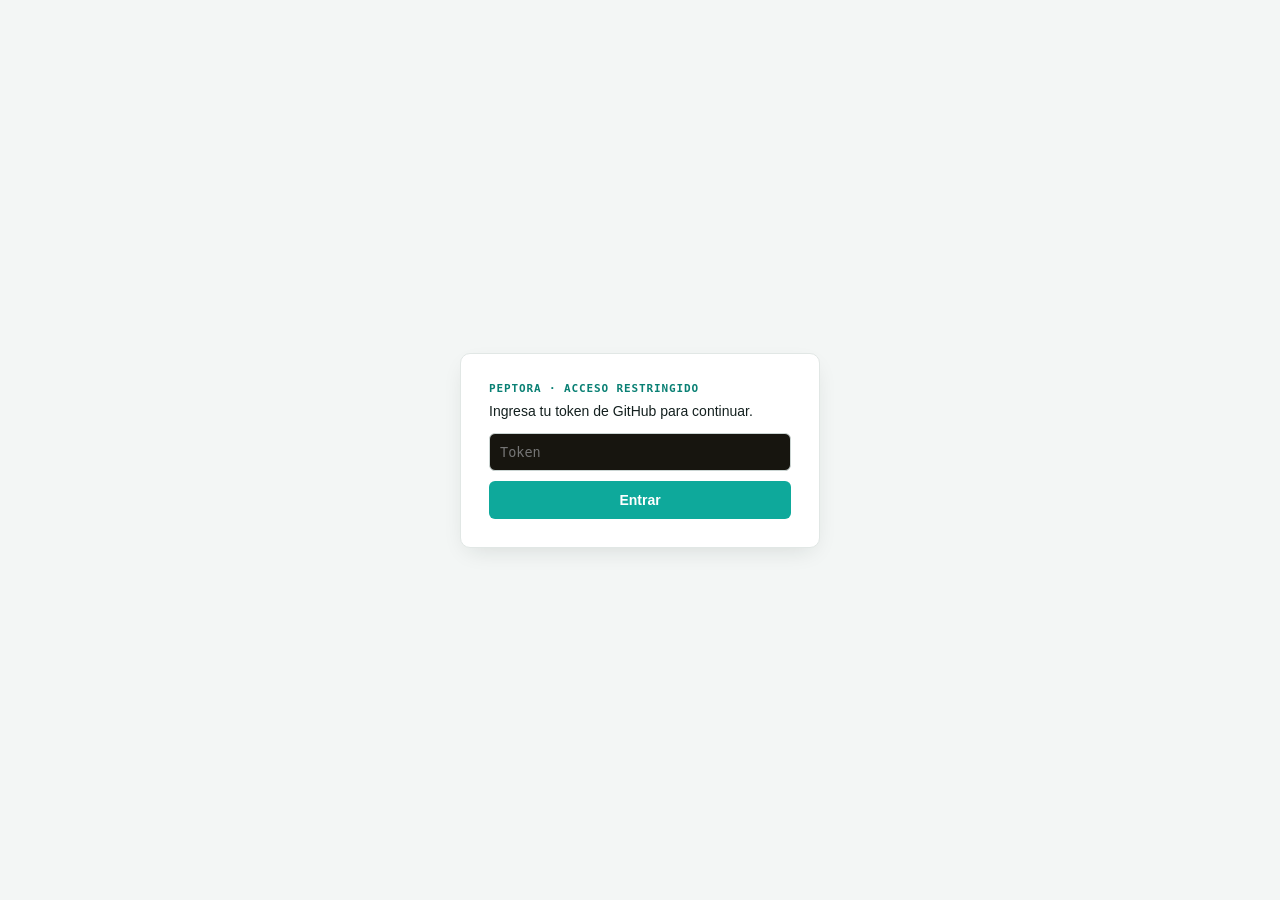
==== index.html @ d4dfa65e "Subida real de foto de producto (no URL): index.html" ====
<!DOCTYPE html>
<html lang="es">
<head>
<meta charset="UTF-8">
<meta name="viewport" content="width=device-width, initial-scale=1.0">
<title>Peptora — Inventario</title>
<link rel="preconnect" href="https://fonts.googleapis.com">
<link href="https://fonts.googleapis.com/css2?family=Fraunces:ital,wght@0,400;0,500;0,600;1,400;1,500&family=Manrope:wght@400;500;600;700&display=swap" rel="stylesheet">
<link rel="stylesheet" href="css/theme.css?v=3">
<link rel="icon" href="favicon.ico" sizes="any">
<link rel="icon" type="image/png" sizes="32x32" href="assets/icons/icon-32.png">
<link rel="icon" type="image/png" sizes="16x16" href="assets/icons/icon-16.png">
<link rel="apple-touch-icon" sizes="180x180" href="assets/icons/icon-180.png">
<link rel="manifest" href="site.webmanifest">
<meta name="theme-color" content="#0EA99B">
</head>
<body>

<div class="shell">
  <aside class="rail">
    <div class="brand">
      <div class="logo-badge"><img src="assets/logo.png" alt="Peptora"></div>
      <div class="txt">
        <div class="mark">PEPTORA</div>
        <div class="sub">BIOHACKING · INVENTARIO</div>
      </div>
    </div>
    <nav>
      <a href="#" class="active"><svg class="icon" viewBox="0 0 24 24" fill="none" stroke="currentColor" stroke-width="1.6"><rect x="3" y="3" width="7" height="9"/><rect x="14" y="3" width="7" height="5"/><rect x="14" y="12" width="7" height="9"/><rect x="3" y="16" width="7" height="5"/></svg> Dashboard</a>
      <a href="nuevo-lote/"><svg class="icon" viewBox="0 0 24 24" fill="none" stroke="currentColor" stroke-width="1.6"><rect x="3" y="7" width="18" height="13" rx="1"/><path d="M8 7V5a2 2 0 0 1 2-2h4a2 2 0 0 1 2 2v2"/></svg> Nuevo lote</a>
      <a href="venta-rapida/"><svg class="icon" viewBox="0 0 24 24" fill="none" stroke="currentColor" stroke-width="1.6"><path d="M12 2v6M12 22v-6M4.9 4.9l4.2 4.2M15 15l4.2 4.2M2 12h6M16 12h6M4.9 19.1l4.2-4.2M15 9l4.2-4.2"/></svg> Venta rápida</a>
      <a href="vendedores/"><svg class="icon" viewBox="0 0 24 24" fill="none" stroke="currentColor" stroke-width="1.6"><path d="M16 21v-2a4 4 0 0 0-4-4H6a4 4 0 0 0-4 4v2"/><circle cx="9" cy="7" r="4"/><path d="M22 21v-2a4 4 0 0 0-3-3.87M16 3.13a4 4 0 0 1 0 7.75"/></svg> Vendedores</a>
      <a href="calculadora/"><svg class="icon" viewBox="0 0 24 24" fill="none" stroke="currentColor" stroke-width="1.6"><path d="M9 3v18M9 3h9a2 2 0 0 1 2 2v14a2 2 0 0 1-2 2H9M9 3H6a2 2 0 0 0-2 2v14a2 2 0 0 0 2 2h3"/><path d="M13 8h4M13 12h4M13 16h2"/></svg> Calculadora</a>
      <a href="editar-lote/"><svg class="icon" viewBox="0 0 24 24" fill="none" stroke="currentColor" stroke-width="1.6"><path d="M11 4H4a2 2 0 0 0-2 2v14a2 2 0 0 0 2 2h14a2 2 0 0 0 2-2v-7"/><path d="M18.5 2.5a2.12 2.12 0 0 1 3 3L12 15l-4 1 1-4Z"/></svg> Editar lote</a>
      <a href="popularidad/"><svg class="icon" viewBox="0 0 24 24" fill="none" stroke="currentColor" stroke-width="1.6"><path d="M3 3v18h18"/><path d="M18 17V9M13 17V5M8 17v-3"/></svg> Popularidad</a>
      <a href="ventas/"><svg class="icon" viewBox="0 0 24 24" fill="none" stroke="currentColor" stroke-width="1.6"><path d="M6 2h9l5 5v13a2 2 0 0 1-2 2H6a2 2 0 0 1-2-2V4a2 2 0 0 1 2-2z"/><path d="M8 12h8M8 16h5"/></svg> Ventas</a>
      <a href="promocion/"><svg class="icon" viewBox="0 0 24 24" fill="none" stroke="currentColor" stroke-width="1.6"><path d="M20.59 13.41 13.42 20.58a2 2 0 0 1-2.83 0L2 12V2h10l8.59 8.59a2 2 0 0 1 0 2.82Z"/><circle cx="7" cy="7" r="1.5" fill="currentColor" stroke="none"/></svg> Promoción</a>
    </nav>
    <div class="foot">Escritura directa vía <b>token GitHub</b><br>mismo patrón que /captura/ de LMBC<br><span id="syncInfo">cargando…</span></div>
  </aside>

  <main class="main">

    <div class="ledger" id="ledger"></div>

    <div class="section-label"><div class="t">KPIs del negocio · mes en curso</div><div class="rule"></div></div>
    <div class="kpi-row" id="kpiRow"></div>

    <div class="kpi-grid-2">
      <div class="panel">
        <h2>Ingresos — últimos 6 meses</h2>
        <div id="sparkWrap"></div>
      </div>
      <div class="panel">
        <h2>Top 5 productos por ingreso (mes)</h2>
        <div id="top5"></div>
      </div>
    </div>

    <div class="section-label"><div class="t">Inventario</div><div class="rule"></div></div>

    <div class="page-head">
      <div>
        <h1>Inventario por lote</h1>
        <p>Cada renglón es un lote único: producto × proveedor × concentración × caducidad.</p>
      </div>
      <div style="display:flex;gap:10px;">
        <a class="btn" href="nuevo-lote/">+ Alta de lote</a>
      </div>
    </div>

    <div class="filters" style="display:flex;gap:10px;margin-bottom:14px;flex-wrap:wrap;align-items:center;">
      <input id="buscador" placeholder="Buscar producto o proveedor…" style="max-width:240px;" oninput="aplicarFiltros()">
      <select id="filtroCategoria" onchange="aplicarFiltros()" style="max-width:200px;"><option value="">Todas las categorías</option></select>
      <label style="display:flex;align-items:center;gap:6px;font-size:12px;color:var(--ink-soft);">
        <input type="checkbox" id="filtroRezagados" onchange="aplicarFiltros()" style="width:auto;"> solo caducidad/stock crítico
      </label>
      <div style="margin-left:auto;display:flex;gap:8px;">
        <button class="btn ghost" onclick="exportarCSV('lotes')">Exportar lotes CSV</button>
        <button class="btn ghost" onclick="exportarCSV('ventas')">Exportar ventas CSV</button>
      </div>
    </div>

    <div class="lot-table" id="lotTable"></div>

    <div class="grid-2">
      <div class="panel">
        <h2>Ventas recientes</h2>
        <div id="ventasRecientes"></div>
      </div>
      <div class="panel">
        <h2>Proveedores</h2>
        <div id="proveedoresPanel"></div>
      </div>
    </div>

  </main>
</div>

<script src="js/datos.js?v=2"></script>
<script>
function pct(n, dec=1){ return (n>=0?'▲ ':'▼ ') + Math.abs(n).toFixed(dec) + '%'; }
function diffClass(n){ return n === null ? 'flat' : (n >= 0 ? 'up' : 'down'); }

function renderLedger(k){
  document.getElementById('ledger').innerHTML = `
    <div class="cell">
      <div class="label">Valor inventario (costo)</div>
      <div class="value">${formatMoneda(k.valorCosto)}</div>
      <div class="sub">${k.lotesActivos} lotes activos</div>
    </div>
    <div class="cell">
      <div class="label">Valor a precio venta</div>
      <div class="value">${formatMoneda(k.valorVenta)}</div>
      <div class="sub">margen ponderado ${k.margenPonderado.toFixed(1)}%</div>
    </div>
    <div class="cell">
      <div class="label">Caducidad ≤ 60 días</div>
      <div class="value ${k.caducidadProxima>0?'amber':''}">${k.caducidadProxima} lote${k.caducidadProxima===1?'':'s'}</div>
      <div class="sub">revisar antes de reordenar</div>
    </div>
    <div class="cell">
      <div class="label">Stock crítico / agotado</div>
      <div class="value ${(k.stockCritico+k.stockAgotado)>0?'brick':''}">${k.stockCritico + k.stockAgotado} lote${(k.stockCritico+k.stockAgotado)===1?'':'s'}</div>
      <div class="sub">&lt; 5 viales o en cero</div>
    </div>
  `;
}

function renderKPIs(k){
  document.getElementById('kpiRow').innerHTML = `
    <div class="kpi-card">
      <div class="l">Ingresos del mes</div>
      <div class="v">${formatMoneda(k.ingresosMes)}</div>
      <div class="d ${diffClass(k.variacionIngresos)}">${k.variacionIngresos===null?'sin dato mes anterior':pct(k.variacionIngresos)+' vs mes anterior'}</div>
    </div>
    <div class="kpi-card">
      <div class="l">Margen bruto del mes</div>
      <div class="v">${k.margenBrutoMes.toFixed(1)}%</div>
      <div class="d ${diffClass(k.variacionMargen)}">${k.variacionMargen===null?'sin dato mes anterior':(k.variacionMargen>=0?'▲ ':'▼ ')+Math.abs(k.variacionMargen).toFixed(1)+' pp vs mes anterior'}</div>
    </div>
    <div class="kpi-card">
      <div class="l">Rotación de inventario</div>
      <div class="v">${k.rotacionDias!==null? k.rotacionDias+' días' : '—'}</div>
      <div class="d flat">al ritmo de venta del mes</div>
    </div>
    <div class="kpi-card">
      <div class="l">Ticket promedio</div>
      <div class="v">${formatMoneda(k.ticketPromedio)}</div>
      <div class="d ${diffClass(k.variacionTicket)}">${k.variacionTicket===null?'sin dato mes anterior':pct(k.variacionTicket)+' vs mes anterior'}</div>
    </div>
  `;
}

function renderTop5(k){
  const el = document.getElementById('top5');
  if(!k.top5.length){ el.innerHTML = '<div class="empty">Sin ventas este mes todavía.</div>'; return; }
  el.innerHTML = k.top5.map(([nombre, monto], i) => `
    <div class="bar-row">
      <div class="rank">0${i+1}</div>
      <div class="name">${nombre}</div>
      <div class="bar-track"><div class="bar-fill" style="width:${Math.max(6, monto/k.maxTop5*100)}%;"></div></div>
      <div class="amt">${formatMoneda(monto)}</div>
    </div>
  `).join('');
}

function renderSparkline(ventas){
  const hoy = new Date();
  const meses = [];
  for(let i=5;i>=0;i--){
    const d = new Date(hoy.getFullYear(), hoy.getMonth()-i, 1);
    meses.push({ mes: d.getMonth(), anio: d.getFullYear(), label: d.toLocaleString('es-MX',{month:'short'}).toUpperCase().replace('.','') });
  }
  const totales = meses.map(m => ventas.filter(v => {
    const f = new Date(v.fecha);
    return f.getMonth()===m.mes && f.getFullYear()===m.anio;
  }).reduce((s,v)=>s+(v.precio_vendido||0),0));

  const max = Math.max(...totales, 1);
  const w = 320, h = 64, n = totales.length;
  const pts = totales.map((t,i) => `${(i/(n-1))*w},${h - (t/max)*(h-8) - 4}`).join(' ');
  const last = totales[totales.length-1];

  document.getElementById('sparkWrap').innerHTML = `
    <div style="display:flex;align-items:flex-end;gap:14px;">
      <div class="mono">
        <div style="font-size:26px;font-weight:600;color:var(--ink);">${formatMoneda(last)}</div>
        <div style="font-size:10px;color:var(--muted);text-transform:uppercase;letter-spacing:.05em;margin-top:2px;">mes actual</div>
      </div>
      <svg width="100%" height="${h}" viewBox="0 0 ${w} ${h}" preserveAspectRatio="none" style="flex:1;">
        <polyline points="${pts}" fill="none" stroke="#4FD7C4" stroke-width="2"/>
        <polyline points="0,${h} ${pts} ${w},${h}" fill="rgba(79,215,196,.08)" stroke="none"/>
      </svg>
    </div>
    <div style="display:flex;justify-content:space-between;margin-top:10px;font-family:'IBM Plex Mono',monospace;font-size:10px;color:var(--muted);">
      ${meses.map(m=>`<span>${m.label}</span>`).join('')}
    </div>
  `;
}

function renderLotTable(lotes){
  const rows = lotes.map(l => {
    const estado = estadoLote(l);
    let badge = `<span class="badge teal">Stock óptimo</span>`;
    if(estado === 'brick') badge = stockEnViales(l)===0 ? `<span class="badge brick">Agotado</span>` : `<span class="badge brick">Stock bajo</span>`;
    else if(estado === 'amber') badge = `<span class="badge amber">Caduca ${diasHasta(l.fecha_caducidad)}d</span>`;
    return `
      <div class="lot-row">
        <div class="status-dot ${estado==='teal'?'':estado}"></div>
        <div style="display:flex;align-items:center;gap:10px;">
          ${l.imagen_url ? `<img src="${l.imagen_url}" style="width:34px;height:34px;object-fit:cover;border-radius:2px;border:1px solid var(--hairline);flex-shrink:0;">` : ''}
          <div><div class="prod-name">${l.producto_nombre}</div><div class="prod-meta">${l.viales_por_caja} viales/caja${l.concentracion_mg?' · '+l.concentracion_mg+'mg':''}</div></div>
        </div>
        <div class="cell-mono" data-label="Proveedor">${l.proveedor_nombre||'—'}</div>
        <div class="cell-mono strong" data-label="Lote">${l.lote||'—'}</div>
        <div class="cell-mono strong" data-label="Stock">${l.stock_cajas} caj · ${l.stock_viales} via</div>
        <div class="cell-mono" data-label="Costo/vial">${formatMoneda(l.costo_por_vial)}</div>
        <div class="cell-mono strong" data-label="Venta/vial">${formatMoneda(l.precio_venta_vial)}</div>
        <div>${badge}</div>
      </div>`;
  }).join('');
  document.getElementById('lotTable').innerHTML = `
    <div class="lot-row head"><div></div><div>Producto</div><div>Proveedor</div><div>Lote / conc.</div><div>Stock</div><div>Costo / vial</div><div>Venta / vial</div><div></div></div>
    ${rows || '<div class="empty" style="padding:16px;">Sin lotes todavía — da de alta el primero.</div>'}
  `;
}

function renderVentasRecientes(ventas, lotes){
  const recientes = ventasRecientes(ventas, lotes, 5);
  const el = document.getElementById('ventasRecientes');
  if(!recientes.length){ el.innerHTML = '<div class="empty">Sin ventas registradas todavía.</div>'; return; }
  el.innerHTML = recientes.map(v => `
    <div class="venta-item">
      <div>
        <div class="who">${v.producto_nombre || (v.lote && v.lote.producto_nombre) || 'Producto'} ${v.lote?'· '+v.lote.lote:''}</div>
        <div class="meta">${new Date(v.fecha).toLocaleString('es-MX',{day:'numeric',month:'short',hour:'2-digit',minute:'2-digit'})} · ${v.cantidad} ${v.tipo_venta}${v.con_descuento?' · con descuento':''}</div>
      </div>
      <div class="amt ${v.con_descuento?'desc':''}">+ ${formatMoneda(v.precio_vendido)}</div>
    </div>
  `).join('');
}

function renderProveedores(proveedores, lotes){
  const lista = proveedoresConConteo(proveedores, lotes);
  const el = document.getElementById('proveedoresPanel');
  if(!lista.length){ el.innerHTML = '<div class="empty">Sin proveedores todavía.</div>'; return; }
  el.innerHTML = lista.map(p => `<div class="prov-item"><div class="n">${p.nombre}</div><div class="c">${p.lotesActivos} lote${p.lotesActivos===1?'':'s'} activo${p.lotesActivos===1?'':'s'}</div></div>`).join('');
}

let lotesGlobal = [], productosGlobal = [], ventasGlobal = [];

function aplicarFiltros(){
  const q = document.getElementById('buscador').value.trim().toLowerCase();
  const cat = document.getElementById('filtroCategoria').value;
  const soloAlerta = document.getElementById('filtroRezagados').checked;
  const catPorProducto = Object.fromEntries(productosGlobal.map(p => [p.id, p.categoria]));

  let filtrados = lotesGlobal.filter(l => {
    const texto = (l.producto_nombre + ' ' + (l.proveedor_nombre||'')).toLowerCase();
    if(q && !texto.includes(q)) return false;
    if(cat && catPorProducto[l.producto_id] !== cat) return false;
    if(soloAlerta){
      const estado = estadoLote(l);
      if(estado === 'teal') return false;
    }
    return true;
  });
  renderLotTable(filtrados);
}

function poblarFiltroCategoria(){
  const cats = [...new Set(productosGlobal.map(p => p.categoria).filter(Boolean))].sort();
  document.getElementById('filtroCategoria').innerHTML = '<option value="">Todas las categorías</option>' +
    cats.map(c => `<option value="${c}">${c}</option>`).join('');
}

function aCSV(rows){
  if(!rows.length) return '';
  const headers = Object.keys(rows[0]);
  const escape = v => `"${String(v===undefined||v===null?'':v).replace(/"/g,'""')}"`;
  return [headers.join(','), ...rows.map(r => headers.map(h => escape(r[h])).join(','))].join('\n');
}
function descargarArchivo(nombre, contenido, tipo){
  const blob = new Blob([contenido], { type: tipo });
  const url = URL.createObjectURL(blob);
  const a = document.createElement('a');
  a.href = url; a.download = nombre;
  document.body.appendChild(a); a.click(); a.remove();
  URL.revokeObjectURL(url);
}
function exportarCSV(tipo){
  const fecha = new Date().toISOString().slice(0,10);
  if(tipo === 'lotes') descargarArchivo(`peptora-lotes-${fecha}.csv`, aCSV(lotesGlobal), 'text/csv');
  else descargarArchivo(`peptora-ventas-${fecha}.csv`, aCSV(ventasGlobal), 'text/csv');
}

async function init(){
  try{
    const { productos, proveedores, lotes, ventas } = await cargarTodo();
    lotesGlobal = lotes; productosGlobal = productos; ventasGlobal = ventas;
    const k = calcularKPIs({ lotes, ventas });
    renderLedger(k);
    renderKPIs(k);
    renderTop5(k);
    renderSparkline(ventas);
    poblarFiltroCategoria();
    renderLotTable(lotes);
    renderVentasRecientes(ventas, lotes);
    renderProveedores(proveedores, lotes);
    document.getElementById('syncInfo').textContent = 'sync: ' + new Date().toLocaleTimeString('es-MX');
  }catch(e){
    document.getElementById('syncInfo').textContent = 'error cargando datos';
    console.error(e);
  }
}
if(gateMasterToken()) init();
</script>
</body>
</html>
---- css/theme.css ----
/* css/theme.css — Peptora, dirección "Ledger de botica privada".
   Negro cálido + oro envejecido + verde del logo. Serif editorial para producto/cifras,
   sans para el resto. Un solo lugar para tocar el sistema — no duplicar en las páginas. */

:root{
  --onyx:#0D0C09;
  --onyx-2:#17150F;
  --onyx-3:#211D13;

  --ivory:#EDE6D6;
  --ivory-dim:#A79E8A;
  --ivory-faint:#6E6754;

  --gold:#C29B4C;
  --gold-bright:#E0BC72;
  --gold-soft:rgba(194,155,76,.13);
  --gold-soft-strong:rgba(194,155,76,.24);

  --verde:#4C9179;
  --verde-soft:rgba(76,145,121,.15);
  --verde-deep:#3A7561;

  --brick:#B15A3E;
  --brick-soft:rgba(177,90,62,.16);

  --hairline:rgba(194,155,76,.20);
  --hairline-soft:rgba(194,155,76,.10);

  --radius:3px;
  --shadow-1:0 1px 0 rgba(0,0,0,.4);
  --shadow-2:0 16px 40px -12px rgba(0,0,0,.55);
}

*{box-sizing:border-box;}
html,body{margin:0;}
body{
  background:var(--onyx);
  color:var(--ivory);
  font-family:'Manrope',sans-serif;
  -webkit-font-smoothing:antialiased;
  font-variant-numeric:tabular-nums;
}
.mono, .cell-mono{
  font-family:'Manrope',sans-serif;
  font-variant-numeric:tabular-nums;
}
::selection{background:var(--gold);color:var(--onyx);}
a{color:inherit;}

/* ---------- Layout shell ---------- */
.shell{display:flex;min-height:100vh;}
.rail{
  width:236px;flex-shrink:0;background:var(--onyx-2);
  border-right:1px solid var(--hairline);
  color:var(--ivory);padding:30px 22px;display:flex;flex-direction:column;gap:34px;
}
.rail .brand{display:flex;align-items:center;gap:13px;}
.logo-badge{
  width:44px;height:44px;border-radius:50%;background:var(--onyx);
  display:flex;align-items:center;justify-content:center;flex-shrink:0;
  border:1px solid var(--gold-soft-strong);box-shadow:var(--shadow-2);
}
.logo-badge img{width:30px;height:30px;object-fit:contain;}
.rail .brand .txt .mark{font-family:'Fraunces',serif;font-style:italic;font-size:19px;font-weight:500;letter-spacing:.01em;color:var(--ivory);}
.rail .brand .txt .sub{font-size:9.5px;color:var(--ivory-faint);letter-spacing:.04em;margin-top:1px;}

.rail nav{display:flex;flex-direction:column;gap:1px;}
.rail nav a{
  display:flex;align-items:center;gap:11px;padding:10px 4px;
  color:var(--ivory-dim);text-decoration:none;font-size:13px;font-weight:500;
  border-left:1px solid transparent;padding-left:13px;transition:color .15s,border-color .15s;
}
.rail nav a.active{color:var(--gold-bright);border-left:1px solid var(--gold);}
.rail nav a:hover:not(.active){color:var(--ivory);}
.rail .icon{width:15px;height:15px;flex-shrink:0;opacity:.85;}
.rail .foot{margin-top:auto;font-size:10px;color:var(--ivory-faint);line-height:1.7;}
.rail .foot b{color:var(--gold);font-weight:600;}

.main{flex:1;min-width:0;padding:30px 38px 64px;}

/* ---------- Ledger strip: cifras hero, hairline en vez de tarjetas con sombra ---------- */
.ledger{
  border-top:1px solid var(--hairline);border-bottom:1px solid var(--hairline);
  display:flex;align-items:stretch;margin-bottom:26px;
}
.ledger .cell{flex:1;padding:20px 22px;border-right:1px solid var(--hairline-soft);display:flex;flex-direction:column;gap:7px;}
.ledger .cell:last-child{border-right:none;}
.ledger .label{font-family:'Fraunces',serif;font-style:italic;font-size:12.5px;color:var(--ivory-dim);font-weight:400;}
.ledger .value{font-family:'Fraunces',serif;font-size:28px;font-weight:500;color:var(--ivory);letter-spacing:-.01em;}
.ledger .value.amber{color:var(--gold-bright);}
.ledger .value.brick{color:var(--brick);}
.ledger .sub{font-size:11px;color:var(--ivory-faint);}

/* ---------- Section labels: serif itálica + regla de oro, sin mayusculas trackeadas ---------- */
.section-label{display:flex;align-items:baseline;gap:12px;margin:34px 0 16px;}
.section-label .t{font-family:'Fraunces',serif;font-style:italic;font-size:16px;color:var(--ivory);font-weight:400;}
.section-label .rule{flex:1;height:1px;background:var(--hairline);}

/* ---------- KPI: un solo panel dividido por hairlines, no 4 tarjetas repetidas ---------- */
.kpi-row{
  display:grid;grid-template-columns:repeat(4,1fr);
  border:1px solid var(--hairline);margin-bottom:16px;
}
.kpi-card{padding:18px 20px;border-right:1px solid var(--hairline-soft);}
.kpi-card:last-child{border-right:none;}
.kpi-card .l{font-size:10.5px;color:var(--ivory-faint);margin-bottom:9px;letter-spacing:.01em;}
.kpi-card .v{font-family:'Fraunces',serif;font-size:22px;font-weight:500;color:var(--ivory);}
.kpi-card .d{font-size:11px;margin-top:7px;}
.kpi-card .d.up{color:var(--verde);}
.kpi-card .d.down{color:var(--brick);}
.kpi-card .d.flat{color:var(--ivory-faint);}

.kpi-grid-2{display:grid;grid-template-columns:1.3fr 1fr;gap:1px;background:var(--hairline);margin-bottom:1px;}
.panel{background:var(--onyx);padding:20px 22px;}
.panel h2{font-family:'Fraunces',serif;font-style:italic;font-size:15px;margin:0 0 16px;font-weight:400;color:var(--ivory);}
.empty{font-size:12.5px;color:var(--ivory-faint);padding:8px 0;}

.bar-row{display:flex;align-items:center;gap:11px;padding:9px 0;border-bottom:1px solid var(--hairline-soft);}
.bar-row:last-child{border-bottom:none;}
.bar-row .rank{font-size:11px;color:var(--ivory-faint);width:14px;}
.bar-row .name{font-size:13px;font-weight:500;width:92px;flex-shrink:0;overflow:hidden;text-overflow:ellipsis;white-space:nowrap;color:var(--ivory);}
.bar-track{flex:1;height:3px;background:var(--onyx-3);}
.bar-fill{height:100%;background:var(--gold);}
.bar-row .amt{font-size:11.5px;color:var(--ivory-dim);width:68px;text-align:right;flex-shrink:0;}

/* ---------- Encabezado de página / botones ---------- */
.page-head{display:flex;justify-content:space-between;align-items:flex-end;margin-bottom:20px;gap:12px;flex-wrap:wrap;}
.page-head h1{font-family:'Fraunces',serif;font-size:23px;font-weight:500;margin:0 0 5px;color:var(--ivory);}
.page-head p{margin:0;font-size:13px;color:var(--ivory-dim);}

.btn{
  background:var(--gold);color:var(--onyx);border:1px solid var(--gold);padding:11px 22px;border-radius:var(--radius);
  font-family:'Manrope',sans-serif;font-size:13px;font-weight:600;cursor:pointer;
  display:inline-flex;align-items:center;gap:8px;text-decoration:none;transition:.15s;
}
.btn:hover{background:var(--gold-bright);border-color:var(--gold-bright);}
.btn.ghost{background:transparent;color:var(--gold-bright);border:1px solid var(--gold-soft-strong);}
.btn.ghost:hover{border-color:var(--gold);background:var(--gold-soft);}
.btn:disabled{opacity:.45;cursor:not-allowed;}

/* ---------- Tabla de lotes: ledger, no tarjetas ---------- */
.lot-table{border-top:1px solid var(--hairline);}
.lot-row{
  display:grid;grid-template-columns: 20px 2.1fr 1fr 1fr .9fr 1fr 1fr 100px;
  gap:12px;align-items:center;padding:14px 4px;border-bottom:1px solid var(--hairline-soft);
}
.lot-row.head{font-size:10.5px;color:var(--ivory-faint);font-weight:600;padding:11px 4px;border-bottom:1px solid var(--hairline);}
.lot-row:last-child{border-bottom:none;}
.lot-row:not(.head):hover{background:var(--onyx-2);}
.status-dot{width:6px;height:6px;border-radius:50%;background:var(--verde);}
.status-dot.amber{background:var(--gold);}
.status-dot.brick{background:var(--brick);}
.prod-name{font-family:'Fraunces',serif;font-weight:500;font-size:14.5px;color:var(--ivory);}
.prod-meta{font-size:10.5px;color:var(--ivory-faint);margin-top:2px;}
.cell-mono{font-size:12.5px;color:var(--ivory-dim);}
.cell-mono.strong{color:var(--ivory);font-weight:600;}
.badge{
  font-size:10px;padding:3px 9px;display:inline-block;white-space:nowrap;font-weight:600;
  border:1px solid currentColor;border-radius:2px;
}
.badge.amber{color:var(--gold-bright);}
.badge.brick{color:var(--brick);}
.badge.teal{color:var(--verde);}

/* ---------- Ventas / proveedores ---------- */
.grid-2{display:grid;grid-template-columns:1.5fr 1fr;gap:1px;background:var(--hairline);margin-top:26px;}
.venta-item{display:flex;justify-content:space-between;align-items:center;padding:10px 0;border-bottom:1px solid var(--hairline-soft);font-size:12.5px;}
.venta-item:last-child{border-bottom:none;}
.venta-item .who{font-weight:600;color:var(--ivory);}
.venta-item .meta{color:var(--ivory-faint);font-size:11px;}
.venta-item .amt{font-weight:700;color:var(--verde);}
.venta-item .amt.desc{color:var(--gold-bright);}
.prov-item{display:flex;justify-content:space-between;align-items:center;padding:10px 0;border-bottom:1px solid var(--hairline-soft);font-size:12.5px;}
.prov-item:last-child{border-bottom:none;}
.prov-item .n{font-weight:600;color:var(--ivory);}
.prov-item .c{font-size:11px;color:var(--ivory-faint);}

/* ---------- Formularios (nuevo-lote, venta-rapida, etc.) ---------- */
.form-wrap{max-width:680px;margin:0 auto;padding:36px 20px 90px;}
.back{display:inline-flex;align-items:center;gap:6px;margin-bottom:20px;color:var(--ivory-faint);text-decoration:none;font-size:12.5px;}
.back:hover{color:var(--gold-bright);}
.form-wrap header .eyebrow{font-family:'Fraunces',serif;font-style:italic;font-size:14px;color:var(--gold-bright);margin-bottom:8px;font-weight:400;}
.form-wrap header h1{font-family:'Fraunces',serif;font-size:25px;font-weight:500;margin:0;color:var(--ivory);}
.form-wrap header p{font-size:13px;color:var(--ivory-dim);margin:7px 0 24px;}

.token-bar{
  display:none;background:var(--gold-soft);border:1px solid var(--gold-soft-strong);border-radius:var(--radius);
  padding:15px 17px;margin-bottom:24px;align-items:center;gap:10px;
}
.token-bar.show{display:flex;}
.token-bar input{flex:1;background:var(--onyx);border:1px solid var(--hairline);color:var(--ivory);border-radius:var(--radius);padding:9px 11px;font-size:12.5px;}
.token-bar button{background:var(--gold);color:var(--onyx);border:none;border-radius:var(--radius);padding:9px 17px;font-weight:700;font-size:12.5px;cursor:pointer;}

.card{border:1px solid var(--hairline);border-radius:var(--radius);padding:24px;margin-bottom:18px;}
.card h2{font-family:'Fraunces',serif;font-style:italic;font-size:14px;color:var(--ivory-dim);font-weight:400;margin:0 0 18px;}
.row{display:grid;grid-template-columns:1fr 1fr;gap:15px;margin-bottom:15px;}
.field{display:flex;flex-direction:column;gap:6px;}
.field.full{grid-column:1/-1;}
label{font-size:11px;color:var(--ivory-faint);font-weight:500;}
input,select{
  background:var(--onyx-2);border:1px solid var(--hairline);color:var(--ivory);border-radius:var(--radius);
  padding:10px 12px;font-size:13.5px;width:100%;font-family:'Manrope',sans-serif;
}
input:focus,select:focus{outline:none;border-color:var(--gold);}
.hint{font-size:10.5px;color:var(--ivory-faint);margin-top:3px;}
.computed{font-size:14px;color:var(--gold-bright);font-weight:700;}

.new-inline{display:none;margin-top:9px;gap:8px;}
.new-inline.show{display:flex;}
.new-inline input{flex:1;}
.link-btn{background:none;border:none;color:var(--gold-bright);font-size:11.5px;cursor:pointer;padding:0;text-align:left;margin-top:5px;font-weight:600;}

.tipo-toggle{display:flex;gap:8px;}
.tipo-toggle button{flex:1;padding:10px;background:var(--onyx-2);border:1px solid var(--hairline);border-radius:var(--radius);color:var(--ivory-dim);font-family:'Manrope',sans-serif;font-weight:600;font-size:13px;cursor:pointer;}
.tipo-toggle button.active{background:var(--gold);color:var(--onyx);border-color:var(--gold);}

.stock-info{font-size:11.5px;color:var(--ivory-faint);margin-top:5px;}
.stock-info.warn{color:var(--gold-bright);}

.check-row{display:flex;align-items:center;gap:9px;margin-bottom:15px;}
.check-row input[type=checkbox]{width:auto;accent-color:var(--gold);}
.check-row label{font-size:12.5px;color:var(--ivory);}

.resumen{border:1px solid var(--hairline);border-radius:var(--radius);padding:15px 17px;margin-bottom:18px;font-size:13px;}
.resumen .row{display:flex;justify-content:space-between;padding:5px 0;margin:0;}
.resumen .total{color:var(--gold-bright);font-weight:700;font-size:17px;border-top:1px solid var(--hairline);margin-top:7px;padding-top:9px;}

.submit-bar{display:flex;gap:10px;align-items:center;}
.status{font-size:12px;display:block;margin-top:11px;}
.status.ok{color:var(--verde);}
.status.err{color:var(--brick);}

/* ========================================================
   RESPONSIVE
   ======================================================== */
@media (max-width: 980px){
  .kpi-row{grid-template-columns:repeat(2,1fr);}
  .kpi-card:nth-child(2){border-right:none;}
  .kpi-grid-2{grid-template-columns:1fr;}
}

@media (max-width: 860px){
  .shell{flex-direction:column;}
  .rail{
    width:100%;flex-direction:row;align-items:center;gap:16px;
    padding:15px 18px;position:sticky;top:0;z-index:20;border-right:none;border-bottom:1px solid var(--hairline);
    background:var(--onyx-2);
  }
  .rail .brand{flex-shrink:0;}
  .rail .brand .txt .sub{display:none;}
  .rail nav{flex-direction:row;gap:16px;overflow-x:auto;flex:1;}
  .rail nav a{flex-direction:column;gap:4px;font-size:10px;padding:4px 0;border-left:none;border-bottom:1px solid transparent;white-space:nowrap;}
  .rail nav a.active{border-left:none;border-bottom:1px solid var(--gold);}
  .rail .icon{width:18px;height:18px;}
  .rail .foot{display:none;}
  .main{padding:20px 16px 50px;}
}

@media (max-width: 640px){
  .ledger{flex-direction:column;}
  .ledger .cell{border-right:none;border-bottom:1px solid var(--hairline-soft);}
  .ledger .cell:last-child{border-bottom:none;}
  .kpi-row{grid-template-columns:1fr 1fr;}
  .kpi-card:nth-child(2){border-right:1px solid var(--hairline-soft);}
  .kpi-card:nth-child(2n){border-right:none;}

  .lot-row.head{display:none;}
  .lot-table{border-top:none;}
  .lot-row{
    display:grid;grid-template-columns:1fr 1fr;gap:9px 14px;
    border:1px solid var(--hairline);border-radius:var(--radius);
    padding:15px 16px;margin-bottom:11px;
  }
  .lot-row > div{grid-column:span 1;}
  .lot-row > div:nth-child(2){grid-column:1/-1;display:flex;align-items:center;gap:8px;}
  .lot-row > div:nth-child(1){display:none;}
  .lot-row > div:nth-child(8){grid-column:1/-1;}
  .lot-row [data-label]{position:relative;padding-top:15px;}
  .lot-row [data-label]::before{
    content:attr(data-label);position:absolute;top:0;left:0;
    font-size:9px;color:var(--ivory-faint);font-weight:600;
  }

  .row{grid-template-columns:1fr;}
  .form-wrap{padding:22px 14px 90px;}
}
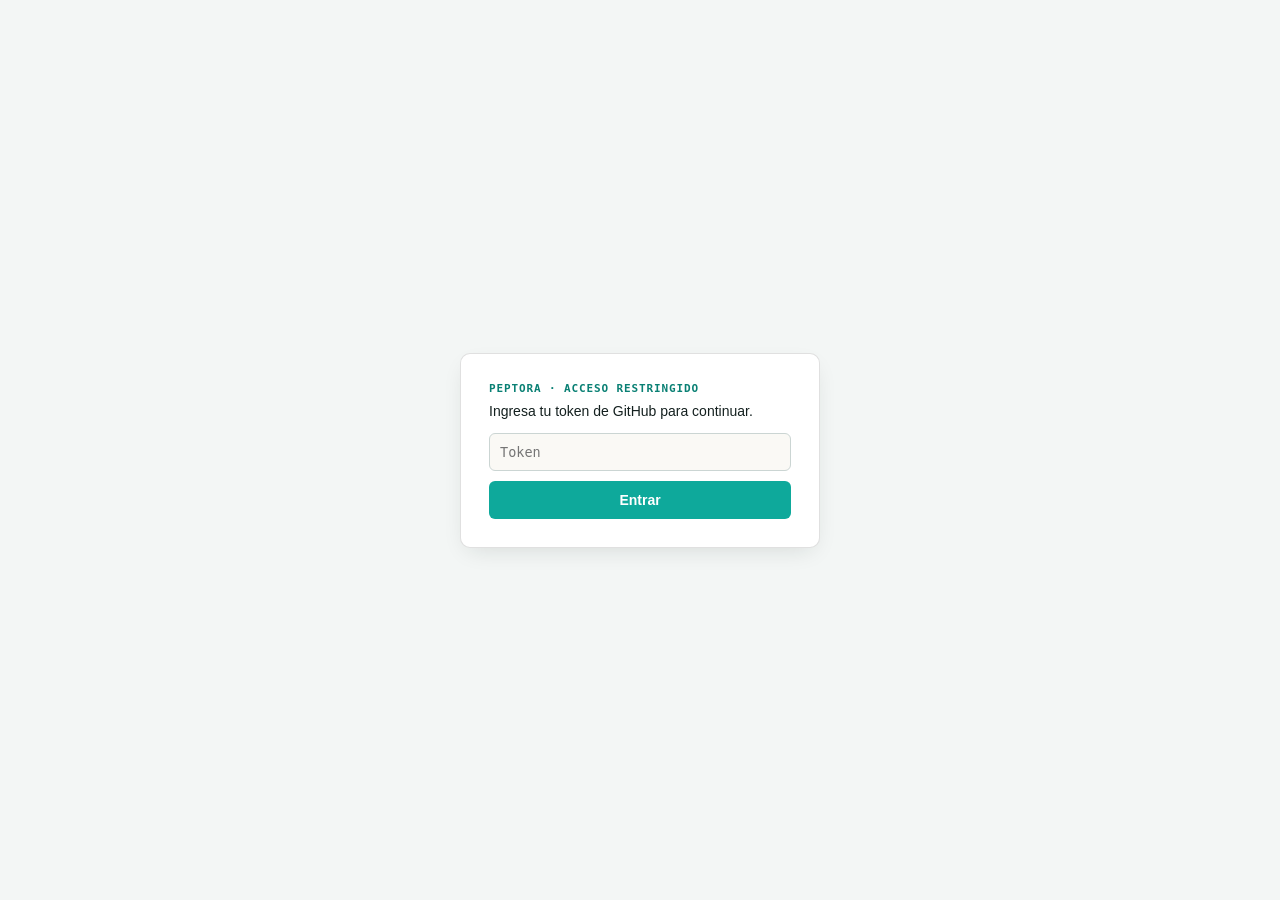
==== commit 96a11241: "Nuevo logo Peptora: papel/negro + oro foil, Archivo: index.html" ====
--- a/index.html
+++ b/index.html
@@ -5,8 +5,8 @@
 <meta name="viewport" content="width=device-width, initial-scale=1.0">
 <title>Peptora — Inventario</title>
 <link rel="preconnect" href="https://fonts.googleapis.com">
-<link href="https://fonts.googleapis.com/css2?family=Fraunces:ital,wght@0,400;0,500;0,600;1,400;1,500&family=Manrope:wght@400;500;600;700&display=swap" rel="stylesheet">
-<link rel="stylesheet" href="css/theme.css?v=3">
+<link href="https://fonts.googleapis.com/css2?family=Archivo+Black&family=Archivo:wght@400;500;600;700;800&display=swap" rel="stylesheet">
+<link rel="stylesheet" href="css/theme.css?v=4">
 <link rel="icon" href="favicon.ico" sizes="any">
 <link rel="icon" type="image/png" sizes="32x32" href="assets/icons/icon-32.png">
 <link rel="icon" type="image/png" sizes="16x16" href="assets/icons/icon-16.png">
@@ -19,10 +19,10 @@
 <div class="shell">
   <aside class="rail">
     <div class="brand">
-      <div class="logo-badge"><img src="assets/logo.png" alt="Peptora"></div>
-      <div class="txt">
-        <div class="mark">PEPTORA</div>
-        <div class="sub">BIOHACKING · INVENTARIO</div>
+      <div class="brand-mark">
+        <div class="word">PEPTORA<span style="font-size:9px;vertical-align:top;">&reg;</span></div>
+        <div class="rule"></div>
+        <div class="tag">RESEARCH PEPTIDE LABS</div>
       </div>
     </div>
     <nav>
--- a/css/theme.css
+++ b/css/theme.css
@@ -1,234 +1,226 @@
-/* css/theme.css — Peptora, dirección "Ledger de botica privada".
-   Negro cálido + oro envejecido + verde del logo. Serif editorial para producto/cifras,
-   sans para el resto. Un solo lugar para tocar el sistema — no duplicar en las páginas. */
+/* css/theme.css — Peptora. Base blanco/negro del logo real, oro como acento de foil premium
+   (no dominante). Archivo Black para el lockup y cifras hero, Archivo para el resto.
+   Motivo tomado del propio logo: tarjeta de borde negro grueso + regla fina + caption trackeada. */
 
 :root{
-  --onyx:#0D0C09;
-  --onyx-2:#17150F;
-  --onyx-3:#211D13;
-
-  --ivory:#EDE6D6;
-  --ivory-dim:#A79E8A;
-  --ivory-faint:#6E6754;
-
-  --gold:#C29B4C;
-  --gold-bright:#E0BC72;
-  --gold-soft:rgba(194,155,76,.13);
-  --gold-soft-strong:rgba(194,155,76,.24);
-
-  --verde:#4C9179;
-  --verde-soft:rgba(76,145,121,.15);
-  --verde-deep:#3A7561;
-
-  --brick:#B15A3E;
-  --brick-soft:rgba(177,90,62,.16);
-
-  --hairline:rgba(194,155,76,.20);
-  --hairline-soft:rgba(194,155,76,.10);
-
-  --radius:3px;
-  --shadow-1:0 1px 0 rgba(0,0,0,.4);
-  --shadow-2:0 16px 40px -12px rgba(0,0,0,.55);
+  --paper:#FAF9F5;
+  --paper-2:#F1EFE7;
+  --surface:#FFFFFF;
+
+  --ink:#121110;
+  --ink-soft:#4B4843;
+  --muted:#918C80;
+
+  --gold:#A8863C;
+  --gold-bright:#C9A254;
+  --gold-soft:rgba(168,134,60,.10);
+  --gold-soft-strong:rgba(168,134,60,.22);
+
+  --line:rgba(17,17,16,.13);
+  --line-strong:#121110;
+
+  --critical:#9B3A2A;
+  --critical-soft:rgba(155,58,42,.10);
+  --positive:#3F6F52;
+  --positive-soft:rgba(63,111,82,.10);
+
+  --radius:2px;
+  --shadow-1:0 1px 0 rgba(17,17,16,.05);
 }
 
 *{box-sizing:border-box;}
 html,body{margin:0;}
 body{
-  background:var(--onyx);
-  color:var(--ivory);
-  font-family:'Manrope',sans-serif;
+  background:var(--paper);
+  color:var(--ink);
+  font-family:'Archivo',sans-serif;
   -webkit-font-smoothing:antialiased;
   font-variant-numeric:tabular-nums;
 }
-.mono, .cell-mono{
-  font-family:'Manrope',sans-serif;
-  font-variant-numeric:tabular-nums;
-}
-::selection{background:var(--gold);color:var(--onyx);}
+.mono, .cell-mono{ font-family:'Archivo',sans-serif; font-variant-numeric:tabular-nums; }
+::selection{background:var(--ink);color:var(--paper);}
 a{color:inherit;}
+
+/* ---------- Lockup de marca: recreado en texto real, tal cual el logo ---------- */
+.brand-mark{display:flex;flex-direction:column;gap:2px;}
+.brand-mark .word{
+  font-family:'Archivo Black',sans-serif;font-size:19px;letter-spacing:-.01em;color:var(--ink);line-height:1;
+}
+.brand-mark .rule{width:100%;height:1px;background:var(--ink);margin:6px 0 5px;}
+.brand-mark .tag{font-size:8.5px;letter-spacing:.16em;color:var(--ink-soft);font-weight:600;}
 
 /* ---------- Layout shell ---------- */
 .shell{display:flex;min-height:100vh;}
 .rail{
-  width:236px;flex-shrink:0;background:var(--onyx-2);
-  border-right:1px solid var(--hairline);
-  color:var(--ivory);padding:30px 22px;display:flex;flex-direction:column;gap:34px;
-}
-.rail .brand{display:flex;align-items:center;gap:13px;}
-.logo-badge{
-  width:44px;height:44px;border-radius:50%;background:var(--onyx);
-  display:flex;align-items:center;justify-content:center;flex-shrink:0;
-  border:1px solid var(--gold-soft-strong);box-shadow:var(--shadow-2);
-}
-.logo-badge img{width:30px;height:30px;object-fit:contain;}
-.rail .brand .txt .mark{font-family:'Fraunces',serif;font-style:italic;font-size:19px;font-weight:500;letter-spacing:.01em;color:var(--ivory);}
-.rail .brand .txt .sub{font-size:9.5px;color:var(--ivory-faint);letter-spacing:.04em;margin-top:1px;}
+  width:238px;flex-shrink:0;background:var(--surface);
+  border-right:1.5px solid var(--line-strong);
+  color:var(--ink);padding:30px 22px;display:flex;flex-direction:column;gap:34px;
+}
+.rail .brand{padding:14px 16px;border:1.5px solid var(--line-strong);border-radius:6px;}
+.logo-badge{display:none;} /* el logo real ahora es texto (.brand-mark), no imagen */
 
 .rail nav{display:flex;flex-direction:column;gap:1px;}
 .rail nav a{
   display:flex;align-items:center;gap:11px;padding:10px 4px;
-  color:var(--ivory-dim);text-decoration:none;font-size:13px;font-weight:500;
-  border-left:1px solid transparent;padding-left:13px;transition:color .15s,border-color .15s;
-}
-.rail nav a.active{color:var(--gold-bright);border-left:1px solid var(--gold);}
-.rail nav a:hover:not(.active){color:var(--ivory);}
-.rail .icon{width:15px;height:15px;flex-shrink:0;opacity:.85;}
-.rail .foot{margin-top:auto;font-size:10px;color:var(--ivory-faint);line-height:1.7;}
-.rail .foot b{color:var(--gold);font-weight:600;}
+  color:var(--ink-soft);text-decoration:none;font-size:13px;font-weight:600;
+  border-left:2px solid transparent;padding-left:13px;transition:color .15s,border-color .15s;
+}
+.rail nav a.active{color:var(--ink);border-left:2px solid var(--gold);}
+.rail nav a:hover:not(.active){color:var(--ink);border-left-color:var(--line);}
+.rail .icon{width:15px;height:15px;flex-shrink:0;opacity:.8;}
+.rail .foot{margin-top:auto;font-size:10px;color:var(--muted);line-height:1.7;}
+.rail .foot b{color:var(--gold);font-weight:700;}
 
 .main{flex:1;min-width:0;padding:30px 38px 64px;}
 
-/* ---------- Ledger strip: cifras hero, hairline en vez de tarjetas con sombra ---------- */
+/* ---------- Ledger strip: tarjeta de borde negro grueso, cifras en oro ---------- */
 .ledger{
-  border-top:1px solid var(--hairline);border-bottom:1px solid var(--hairline);
-  display:flex;align-items:stretch;margin-bottom:26px;
-}
-.ledger .cell{flex:1;padding:20px 22px;border-right:1px solid var(--hairline-soft);display:flex;flex-direction:column;gap:7px;}
+  border:1.5px solid var(--line-strong);border-radius:6px;
+  display:flex;align-items:stretch;margin-bottom:26px;background:var(--surface);
+}
+.ledger .cell{flex:1;padding:19px 22px;border-right:1px solid var(--line);display:flex;flex-direction:column;gap:7px;}
 .ledger .cell:last-child{border-right:none;}
-.ledger .label{font-family:'Fraunces',serif;font-style:italic;font-size:12.5px;color:var(--ivory-dim);font-weight:400;}
-.ledger .value{font-family:'Fraunces',serif;font-size:28px;font-weight:500;color:var(--ivory);letter-spacing:-.01em;}
-.ledger .value.amber{color:var(--gold-bright);}
-.ledger .value.brick{color:var(--brick);}
-.ledger .sub{font-size:11px;color:var(--ivory-faint);}
-
-/* ---------- Section labels: serif itálica + regla de oro, sin mayusculas trackeadas ---------- */
-.section-label{display:flex;align-items:baseline;gap:12px;margin:34px 0 16px;}
-.section-label .t{font-family:'Fraunces',serif;font-style:italic;font-size:16px;color:var(--ivory);font-weight:400;}
-.section-label .rule{flex:1;height:1px;background:var(--hairline);}
-
-/* ---------- KPI: un solo panel dividido por hairlines, no 4 tarjetas repetidas ---------- */
-.kpi-row{
-  display:grid;grid-template-columns:repeat(4,1fr);
-  border:1px solid var(--hairline);margin-bottom:16px;
-}
-.kpi-card{padding:18px 20px;border-right:1px solid var(--hairline-soft);}
+.ledger .label{font-size:10px;letter-spacing:.08em;text-transform:uppercase;color:var(--muted);font-weight:700;}
+.ledger .value{font-family:'Archivo Black',sans-serif;font-size:25px;color:var(--gold);letter-spacing:-.01em;}
+.ledger .value.amber{color:var(--critical);}
+.ledger .value.brick{color:var(--critical);}
+.ledger .sub{font-size:11px;color:var(--ink-soft);}
+
+/* ---------- Section labels: caption trackeada, tal como el logo ---------- */
+.section-label{display:flex;align-items:center;gap:12px;margin:34px 0 16px;}
+.section-label .t{font-size:10.5px;letter-spacing:.14em;text-transform:uppercase;color:var(--ink);font-weight:700;}
+.section-label .rule{flex:1;height:1px;background:var(--line-strong);}
+
+/* ---------- KPI ---------- */
+.kpi-row{display:grid;grid-template-columns:repeat(4,1fr);border:1.5px solid var(--line-strong);border-radius:6px;margin-bottom:16px;background:var(--surface);}
+.kpi-card{padding:18px 20px;border-right:1px solid var(--line);}
 .kpi-card:last-child{border-right:none;}
-.kpi-card .l{font-size:10.5px;color:var(--ivory-faint);margin-bottom:9px;letter-spacing:.01em;}
-.kpi-card .v{font-family:'Fraunces',serif;font-size:22px;font-weight:500;color:var(--ivory);}
-.kpi-card .d{font-size:11px;margin-top:7px;}
-.kpi-card .d.up{color:var(--verde);}
-.kpi-card .d.down{color:var(--brick);}
-.kpi-card .d.flat{color:var(--ivory-faint);}
-
-.kpi-grid-2{display:grid;grid-template-columns:1.3fr 1fr;gap:1px;background:var(--hairline);margin-bottom:1px;}
-.panel{background:var(--onyx);padding:20px 22px;}
-.panel h2{font-family:'Fraunces',serif;font-style:italic;font-size:15px;margin:0 0 16px;font-weight:400;color:var(--ivory);}
-.empty{font-size:12.5px;color:var(--ivory-faint);padding:8px 0;}
-
-.bar-row{display:flex;align-items:center;gap:11px;padding:9px 0;border-bottom:1px solid var(--hairline-soft);}
+.kpi-card .l{font-size:10px;letter-spacing:.06em;text-transform:uppercase;color:var(--muted);margin-bottom:9px;font-weight:700;}
+.kpi-card .v{font-family:'Archivo Black',sans-serif;font-size:21px;color:var(--ink);}
+.kpi-card .d{font-size:11px;margin-top:7px;font-weight:600;}
+.kpi-card .d.up{color:var(--positive);}
+.kpi-card .d.down{color:var(--critical);}
+.kpi-card .d.flat{color:var(--muted);}
+
+.kpi-grid-2{display:grid;grid-template-columns:1.3fr 1fr;gap:16px;}
+.panel{background:var(--surface);border:1px solid var(--line-strong);border-radius:6px;padding:20px 22px;}
+.panel h2{font-size:10.5px;letter-spacing:.1em;text-transform:uppercase;margin:0 0 16px;font-weight:700;color:var(--ink-soft);}
+.empty{font-size:12.5px;color:var(--muted);padding:8px 0;}
+
+.bar-row{display:flex;align-items:center;gap:11px;padding:9px 0;border-bottom:1px solid var(--line);}
 .bar-row:last-child{border-bottom:none;}
-.bar-row .rank{font-size:11px;color:var(--ivory-faint);width:14px;}
-.bar-row .name{font-size:13px;font-weight:500;width:92px;flex-shrink:0;overflow:hidden;text-overflow:ellipsis;white-space:nowrap;color:var(--ivory);}
-.bar-track{flex:1;height:3px;background:var(--onyx-3);}
+.bar-row .rank{font-size:11px;color:var(--muted);width:14px;font-weight:700;}
+.bar-row .name{font-size:13px;font-weight:700;width:92px;flex-shrink:0;overflow:hidden;text-overflow:ellipsis;white-space:nowrap;color:var(--ink);}
+.bar-track{flex:1;height:3px;background:var(--paper-2);}
 .bar-fill{height:100%;background:var(--gold);}
-.bar-row .amt{font-size:11.5px;color:var(--ivory-dim);width:68px;text-align:right;flex-shrink:0;}
-
-/* ---------- Encabezado de página / botones ---------- */
+.bar-row .amt{font-size:11.5px;color:var(--ink-soft);width:68px;text-align:right;flex-shrink:0;font-weight:600;}
+
+/* ---------- Encabezado / botones ---------- */
 .page-head{display:flex;justify-content:space-between;align-items:flex-end;margin-bottom:20px;gap:12px;flex-wrap:wrap;}
-.page-head h1{font-family:'Fraunces',serif;font-size:23px;font-weight:500;margin:0 0 5px;color:var(--ivory);}
-.page-head p{margin:0;font-size:13px;color:var(--ivory-dim);}
+.page-head h1{font-family:'Archivo Black',sans-serif;font-size:21px;margin:0 0 5px;color:var(--ink);}
+.page-head p{margin:0;font-size:13px;color:var(--ink-soft);}
 
 .btn{
-  background:var(--gold);color:var(--onyx);border:1px solid var(--gold);padding:11px 22px;border-radius:var(--radius);
-  font-family:'Manrope',sans-serif;font-size:13px;font-weight:600;cursor:pointer;
+  background:var(--ink);color:var(--paper);border:1.5px solid var(--ink);padding:11px 22px;border-radius:4px;
+  font-family:'Archivo',sans-serif;font-size:13px;font-weight:700;cursor:pointer;
   display:inline-flex;align-items:center;gap:8px;text-decoration:none;transition:.15s;
 }
-.btn:hover{background:var(--gold-bright);border-color:var(--gold-bright);}
-.btn.ghost{background:transparent;color:var(--gold-bright);border:1px solid var(--gold-soft-strong);}
-.btn.ghost:hover{border-color:var(--gold);background:var(--gold-soft);}
-.btn:disabled{opacity:.45;cursor:not-allowed;}
-
-/* ---------- Tabla de lotes: ledger, no tarjetas ---------- */
-.lot-table{border-top:1px solid var(--hairline);}
+.btn:hover{background:var(--gold);border-color:var(--gold);color:var(--ink);}
+.btn.ghost{background:transparent;color:var(--ink);border:1.5px solid var(--line-strong);}
+.btn.ghost:hover{border-color:var(--gold);color:var(--gold);background:var(--gold-soft);}
+.btn:disabled{opacity:.4;cursor:not-allowed;}
+
+/* ---------- Tabla de lotes ---------- */
+.lot-table{border:1px solid var(--line-strong);border-radius:6px;overflow:hidden;background:var(--surface);}
 .lot-row{
   display:grid;grid-template-columns: 20px 2.1fr 1fr 1fr .9fr 1fr 1fr 100px;
-  gap:12px;align-items:center;padding:14px 4px;border-bottom:1px solid var(--hairline-soft);
-}
-.lot-row.head{font-size:10.5px;color:var(--ivory-faint);font-weight:600;padding:11px 4px;border-bottom:1px solid var(--hairline);}
+  gap:12px;align-items:center;padding:14px 16px;border-bottom:1px solid var(--line);
+}
+.lot-row.head{background:var(--paper-2);font-size:10px;letter-spacing:.06em;text-transform:uppercase;color:var(--muted);font-weight:700;padding:11px 16px;}
 .lot-row:last-child{border-bottom:none;}
-.lot-row:not(.head):hover{background:var(--onyx-2);}
-.status-dot{width:6px;height:6px;border-radius:50%;background:var(--verde);}
+.lot-row:not(.head):hover{background:var(--paper-2);}
+.status-dot{width:6px;height:6px;border-radius:50%;background:var(--positive);}
 .status-dot.amber{background:var(--gold);}
-.status-dot.brick{background:var(--brick);}
-.prod-name{font-family:'Fraunces',serif;font-weight:500;font-size:14.5px;color:var(--ivory);}
-.prod-meta{font-size:10.5px;color:var(--ivory-faint);margin-top:2px;}
-.cell-mono{font-size:12.5px;color:var(--ivory-dim);}
-.cell-mono.strong{color:var(--ivory);font-weight:600;}
+.status-dot.brick{background:var(--critical);}
+.prod-name{font-family:'Archivo',sans-serif;font-weight:800;font-size:13.5px;color:var(--ink);}
+.prod-meta{font-size:10.5px;color:var(--muted);margin-top:2px;}
+.cell-mono{font-size:12.5px;color:var(--ink-soft);}
+.cell-mono.strong{color:var(--ink);font-weight:700;}
 .badge{
-  font-size:10px;padding:3px 9px;display:inline-block;white-space:nowrap;font-weight:600;
-  border:1px solid currentColor;border-radius:2px;
-}
-.badge.amber{color:var(--gold-bright);}
-.badge.brick{color:var(--brick);}
-.badge.teal{color:var(--verde);}
+  font-size:9.5px;padding:3px 8px;display:inline-block;white-space:nowrap;font-weight:700;
+  letter-spacing:.03em;border:1px solid currentColor;border-radius:2px;
+}
+.badge.amber{color:var(--gold);}
+.badge.brick{color:var(--critical);}
+.badge.teal{color:var(--positive);}
 
 /* ---------- Ventas / proveedores ---------- */
-.grid-2{display:grid;grid-template-columns:1.5fr 1fr;gap:1px;background:var(--hairline);margin-top:26px;}
-.venta-item{display:flex;justify-content:space-between;align-items:center;padding:10px 0;border-bottom:1px solid var(--hairline-soft);font-size:12.5px;}
+.grid-2{display:grid;grid-template-columns:1.5fr 1fr;gap:16px;margin-top:26px;}
+.venta-item{display:flex;justify-content:space-between;align-items:center;padding:10px 0;border-bottom:1px solid var(--line);font-size:12.5px;}
 .venta-item:last-child{border-bottom:none;}
-.venta-item .who{font-weight:600;color:var(--ivory);}
-.venta-item .meta{color:var(--ivory-faint);font-size:11px;}
-.venta-item .amt{font-weight:700;color:var(--verde);}
-.venta-item .amt.desc{color:var(--gold-bright);}
-.prov-item{display:flex;justify-content:space-between;align-items:center;padding:10px 0;border-bottom:1px solid var(--hairline-soft);font-size:12.5px;}
+.venta-item .who{font-weight:700;color:var(--ink);}
+.venta-item .meta{color:var(--muted);font-size:11px;}
+.venta-item .amt{font-weight:800;color:var(--positive);}
+.venta-item .amt.desc{color:var(--gold);}
+.prov-item{display:flex;justify-content:space-between;align-items:center;padding:10px 0;border-bottom:1px solid var(--line);font-size:12.5px;}
 .prov-item:last-child{border-bottom:none;}
-.prov-item .n{font-weight:600;color:var(--ivory);}
-.prov-item .c{font-size:11px;color:var(--ivory-faint);}
-
-/* ---------- Formularios (nuevo-lote, venta-rapida, etc.) ---------- */
+.prov-item .n{font-weight:700;color:var(--ink);}
+.prov-item .c{font-size:11px;color:var(--muted);}
+
+/* ---------- Formularios ---------- */
 .form-wrap{max-width:680px;margin:0 auto;padding:36px 20px 90px;}
-.back{display:inline-flex;align-items:center;gap:6px;margin-bottom:20px;color:var(--ivory-faint);text-decoration:none;font-size:12.5px;}
-.back:hover{color:var(--gold-bright);}
-.form-wrap header .eyebrow{font-family:'Fraunces',serif;font-style:italic;font-size:14px;color:var(--gold-bright);margin-bottom:8px;font-weight:400;}
-.form-wrap header h1{font-family:'Fraunces',serif;font-size:25px;font-weight:500;margin:0;color:var(--ivory);}
-.form-wrap header p{font-size:13px;color:var(--ivory-dim);margin:7px 0 24px;}
+.back{display:inline-flex;align-items:center;gap:6px;margin-bottom:20px;color:var(--muted);text-decoration:none;font-size:12.5px;font-weight:600;}
+.back:hover{color:var(--ink);}
+.form-wrap header .eyebrow{font-size:10.5px;letter-spacing:.14em;text-transform:uppercase;color:var(--gold);margin-bottom:9px;font-weight:700;}
+.form-wrap header h1{font-family:'Archivo Black',sans-serif;font-size:24px;margin:0;color:var(--ink);}
+.form-wrap header p{font-size:13px;color:var(--ink-soft);margin:8px 0 24px;}
 
 .token-bar{
-  display:none;background:var(--gold-soft);border:1px solid var(--gold-soft-strong);border-radius:var(--radius);
+  display:none;background:var(--gold-soft);border:1.5px solid var(--gold-soft-strong);border-radius:5px;
   padding:15px 17px;margin-bottom:24px;align-items:center;gap:10px;
 }
 .token-bar.show{display:flex;}
-.token-bar input{flex:1;background:var(--onyx);border:1px solid var(--hairline);color:var(--ivory);border-radius:var(--radius);padding:9px 11px;font-size:12.5px;}
-.token-bar button{background:var(--gold);color:var(--onyx);border:none;border-radius:var(--radius);padding:9px 17px;font-weight:700;font-size:12.5px;cursor:pointer;}
-
-.card{border:1px solid var(--hairline);border-radius:var(--radius);padding:24px;margin-bottom:18px;}
-.card h2{font-family:'Fraunces',serif;font-style:italic;font-size:14px;color:var(--ivory-dim);font-weight:400;margin:0 0 18px;}
+.token-bar input{flex:1;background:var(--surface);border:1px solid var(--line-strong);color:var(--ink);border-radius:4px;padding:9px 11px;font-size:12.5px;}
+.token-bar button{background:var(--ink);color:var(--paper);border:none;border-radius:4px;padding:9px 17px;font-weight:700;font-size:12.5px;cursor:pointer;}
+
+.card{background:var(--surface);border:1px solid var(--line-strong);border-radius:6px;padding:24px;margin-bottom:18px;}
+.card h2{font-size:10.5px;letter-spacing:.1em;text-transform:uppercase;color:var(--ink-soft);font-weight:700;margin:0 0 18px;}
 .row{display:grid;grid-template-columns:1fr 1fr;gap:15px;margin-bottom:15px;}
 .field{display:flex;flex-direction:column;gap:6px;}
 .field.full{grid-column:1/-1;}
-label{font-size:11px;color:var(--ivory-faint);font-weight:500;}
+label{font-size:11px;color:var(--ink-soft);font-weight:600;}
 input,select{
-  background:var(--onyx-2);border:1px solid var(--hairline);color:var(--ivory);border-radius:var(--radius);
-  padding:10px 12px;font-size:13.5px;width:100%;font-family:'Manrope',sans-serif;
-}
-input:focus,select:focus{outline:none;border-color:var(--gold);}
-.hint{font-size:10.5px;color:var(--ivory-faint);margin-top:3px;}
-.computed{font-size:14px;color:var(--gold-bright);font-weight:700;}
+  background:var(--paper);border:1px solid var(--line-strong);color:var(--ink);border-radius:4px;
+  padding:10px 12px;font-size:13.5px;width:100%;font-family:'Archivo',sans-serif;
+}
+input:focus,select:focus{outline:none;border-color:var(--gold);box-shadow:0 0 0 3px var(--gold-soft);}
+.hint{font-size:10.5px;color:var(--muted);margin-top:3px;}
+.computed{font-size:14px;color:var(--gold);font-weight:800;}
 
 .new-inline{display:none;margin-top:9px;gap:8px;}
 .new-inline.show{display:flex;}
 .new-inline input{flex:1;}
-.link-btn{background:none;border:none;color:var(--gold-bright);font-size:11.5px;cursor:pointer;padding:0;text-align:left;margin-top:5px;font-weight:600;}
+.link-btn{background:none;border:none;color:var(--gold);font-size:11.5px;cursor:pointer;padding:0;text-align:left;margin-top:5px;font-weight:700;}
 
 .tipo-toggle{display:flex;gap:8px;}
-.tipo-toggle button{flex:1;padding:10px;background:var(--onyx-2);border:1px solid var(--hairline);border-radius:var(--radius);color:var(--ivory-dim);font-family:'Manrope',sans-serif;font-weight:600;font-size:13px;cursor:pointer;}
-.tipo-toggle button.active{background:var(--gold);color:var(--onyx);border-color:var(--gold);}
-
-.stock-info{font-size:11.5px;color:var(--ivory-faint);margin-top:5px;}
-.stock-info.warn{color:var(--gold-bright);}
+.tipo-toggle button{flex:1;padding:10px;background:var(--paper);border:1px solid var(--line-strong);border-radius:4px;color:var(--ink-soft);font-family:'Archivo',sans-serif;font-weight:700;font-size:13px;cursor:pointer;}
+.tipo-toggle button.active{background:var(--ink);color:var(--paper);border-color:var(--ink);}
+
+.stock-info{font-size:11.5px;color:var(--muted);margin-top:5px;}
+.stock-info.warn{color:var(--critical);}
 
 .check-row{display:flex;align-items:center;gap:9px;margin-bottom:15px;}
 .check-row input[type=checkbox]{width:auto;accent-color:var(--gold);}
-.check-row label{font-size:12.5px;color:var(--ivory);}
-
-.resumen{border:1px solid var(--hairline);border-radius:var(--radius);padding:15px 17px;margin-bottom:18px;font-size:13px;}
+.check-row label{font-size:12.5px;color:var(--ink);}
+
+.resumen{background:var(--paper);border:1px solid var(--line-strong);border-radius:4px;padding:15px 17px;margin-bottom:18px;font-size:13px;}
 .resumen .row{display:flex;justify-content:space-between;padding:5px 0;margin:0;}
-.resumen .total{color:var(--gold-bright);font-weight:700;font-size:17px;border-top:1px solid var(--hairline);margin-top:7px;padding-top:9px;}
+.resumen .total{color:var(--gold);font-weight:800;font-size:17px;border-top:1px solid var(--line-strong);margin-top:7px;padding-top:9px;}
 
 .submit-bar{display:flex;gap:10px;align-items:center;}
-.status{font-size:12px;display:block;margin-top:11px;}
-.status.ok{color:var(--verde);}
-.status.err{color:var(--brick);}
+.status{font-size:12px;display:block;margin-top:11px;font-weight:600;}
+.status.ok{color:var(--positive);}
+.status.err{color:var(--critical);}
 
 /* ========================================================
    RESPONSIVE
@@ -243,14 +235,16 @@
   .shell{flex-direction:column;}
   .rail{
     width:100%;flex-direction:row;align-items:center;gap:16px;
-    padding:15px 18px;position:sticky;top:0;z-index:20;border-right:none;border-bottom:1px solid var(--hairline);
-    background:var(--onyx-2);
+    padding:13px 16px;position:sticky;top:0;z-index:20;border-right:none;border-bottom:1.5px solid var(--line-strong);
+    background:var(--surface);
   }
-  .rail .brand{flex-shrink:0;}
-  .rail .brand .txt .sub{display:none;}
+  .rail .brand{flex-shrink:0;padding:8px 10px;}
+  .brand-mark .word{font-size:15px;}
+  .brand-mark .tag{display:none;}
+  .brand-mark .rule{margin:3px 0;}
   .rail nav{flex-direction:row;gap:16px;overflow-x:auto;flex:1;}
-  .rail nav a{flex-direction:column;gap:4px;font-size:10px;padding:4px 0;border-left:none;border-bottom:1px solid transparent;white-space:nowrap;}
-  .rail nav a.active{border-left:none;border-bottom:1px solid var(--gold);}
+  .rail nav a{flex-direction:column;gap:4px;font-size:10px;padding:4px 0;border-left:none;border-bottom:2px solid transparent;white-space:nowrap;}
+  .rail nav a.active{border-left:none;border-bottom:2px solid var(--gold);}
   .rail .icon{width:18px;height:18px;}
   .rail .foot{display:none;}
   .main{padding:20px 16px 50px;}
@@ -258,17 +252,17 @@
 
 @media (max-width: 640px){
   .ledger{flex-direction:column;}
-  .ledger .cell{border-right:none;border-bottom:1px solid var(--hairline-soft);}
+  .ledger .cell{border-right:none;border-bottom:1px solid var(--line);}
   .ledger .cell:last-child{border-bottom:none;}
   .kpi-row{grid-template-columns:1fr 1fr;}
-  .kpi-card:nth-child(2){border-right:1px solid var(--hairline-soft);}
+  .kpi-card:nth-child(2){border-right:1px solid var(--line);}
   .kpi-card:nth-child(2n){border-right:none;}
 
   .lot-row.head{display:none;}
-  .lot-table{border-top:none;}
+  .lot-table{border:none;background:none;}
   .lot-row{
     display:grid;grid-template-columns:1fr 1fr;gap:9px 14px;
-    border:1px solid var(--hairline);border-radius:var(--radius);
+    background:var(--surface);border:1px solid var(--line-strong);border-radius:6px;
     padding:15px 16px;margin-bottom:11px;
   }
   .lot-row > div{grid-column:span 1;}
@@ -278,7 +272,7 @@
   .lot-row [data-label]{position:relative;padding-top:15px;}
   .lot-row [data-label]::before{
     content:attr(data-label);position:absolute;top:0;left:0;
-    font-size:9px;color:var(--ivory-faint);font-weight:600;
+    font-size:9px;color:var(--muted);font-weight:700;
   }
 
   .row{grid-template-columns:1fr;}
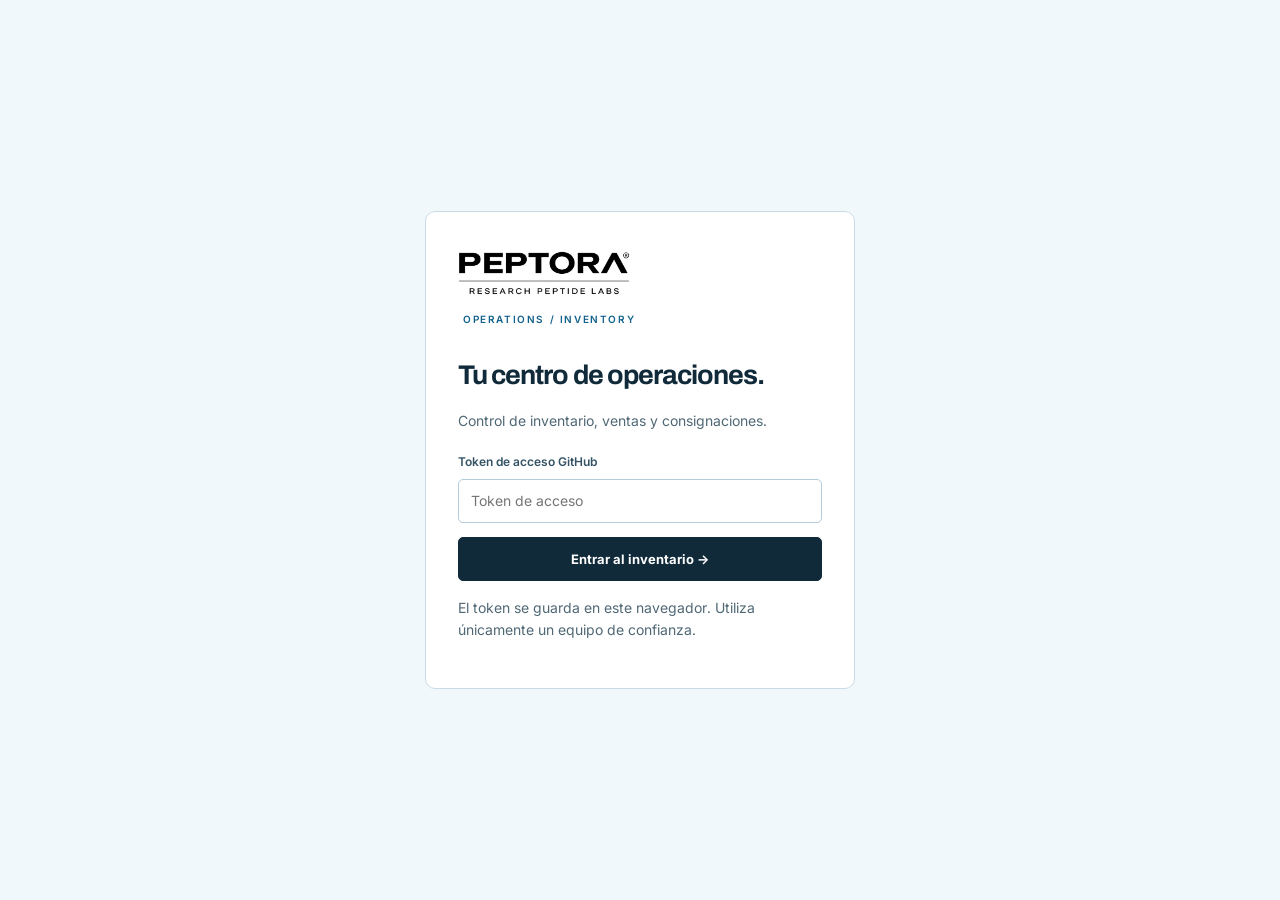
==== commit 63bfd384: "Refresh PEPTORA inventory UI and migrate operations to individual vials" ====
--- a/index.html
+++ b/index.html
@@ -5,14 +5,13 @@
 <meta name="viewport" content="width=device-width, initial-scale=1.0">
 <title>Peptora — Inventario</title>
 <link rel="preconnect" href="https://fonts.googleapis.com">
-<link href="https://fonts.googleapis.com/css2?family=Archivo+Black&family=Archivo:wght@400;500;600;700;800&display=swap" rel="stylesheet">
-<link rel="stylesheet" href="css/theme.css?v=4">
-<link rel="icon" href="favicon.ico" sizes="any">
+<link href="https://fonts.googleapis.com/css2?family=Archivo+Black&family=Archivo:wght@400;500;600;700;800&family=Inter:wght@400;500;600;700&display=swap" rel="stylesheet">
+<link rel="stylesheet" href="css/theme.css?v=20260930">
 <link rel="icon" type="image/png" sizes="32x32" href="assets/icons/icon-32.png">
 <link rel="icon" type="image/png" sizes="16x16" href="assets/icons/icon-16.png">
 <link rel="apple-touch-icon" sizes="180x180" href="assets/icons/icon-180.png">
 <link rel="manifest" href="site.webmanifest">
-<meta name="theme-color" content="#0EA99B">
+<meta name="theme-color" content="#102a3a">
 </head>
 <body>
 
@@ -26,7 +25,7 @@
       </div>
     </div>
     <nav>
-      <a href="#" class="active"><svg class="icon" viewBox="0 0 24 24" fill="none" stroke="currentColor" stroke-width="1.6"><rect x="3" y="3" width="7" height="9"/><rect x="14" y="3" width="7" height="5"/><rect x="14" y="12" width="7" height="9"/><rect x="3" y="16" width="7" height="5"/></svg> Dashboard</a>
+      <a href="./" class="active"><svg class="icon" viewBox="0 0 24 24" fill="none" stroke="currentColor" stroke-width="1.6"><rect x="3" y="3" width="7" height="9"/><rect x="14" y="3" width="7" height="5"/><rect x="14" y="12" width="7" height="9"/><rect x="3" y="16" width="7" height="5"/></svg> Inicio</a>
       <a href="nuevo-lote/"><svg class="icon" viewBox="0 0 24 24" fill="none" stroke="currentColor" stroke-width="1.6"><rect x="3" y="7" width="18" height="13" rx="1"/><path d="M8 7V5a2 2 0 0 1 2-2h4a2 2 0 0 1 2 2v2"/></svg> Nuevo lote</a>
       <a href="venta-rapida/"><svg class="icon" viewBox="0 0 24 24" fill="none" stroke="currentColor" stroke-width="1.6"><path d="M12 2v6M12 22v-6M4.9 4.9l4.2 4.2M15 15l4.2 4.2M2 12h6M16 12h6M4.9 19.1l4.2-4.2M15 9l4.2-4.2"/></svg> Venta rápida</a>
       <a href="vendedores/"><svg class="icon" viewBox="0 0 24 24" fill="none" stroke="currentColor" stroke-width="1.6"><path d="M16 21v-2a4 4 0 0 0-4-4H6a4 4 0 0 0-4 4v2"/><circle cx="9" cy="7" r="4"/><path d="M22 21v-2a4 4 0 0 0-3-3.87M16 3.13a4 4 0 0 1 0 7.75"/></svg> Vendedores</a>
@@ -35,14 +34,38 @@
       <a href="popularidad/"><svg class="icon" viewBox="0 0 24 24" fill="none" stroke="currentColor" stroke-width="1.6"><path d="M3 3v18h18"/><path d="M18 17V9M13 17V5M8 17v-3"/></svg> Popularidad</a>
       <a href="ventas/"><svg class="icon" viewBox="0 0 24 24" fill="none" stroke="currentColor" stroke-width="1.6"><path d="M6 2h9l5 5v13a2 2 0 0 1-2 2H6a2 2 0 0 1-2-2V4a2 2 0 0 1 2-2z"/><path d="M8 12h8M8 16h5"/></svg> Ventas</a>
       <a href="promocion/"><svg class="icon" viewBox="0 0 24 24" fill="none" stroke="currentColor" stroke-width="1.6"><path d="M20.59 13.41 13.42 20.58a2 2 0 0 1-2.83 0L2 12V2h10l8.59 8.59a2 2 0 0 1 0 2.82Z"/><circle cx="7" cy="7" r="1.5" fill="currentColor" stroke="none"/></svg> Promoción</a>
+      <a href="consignacion/"><svg class="icon" viewBox="0 0 24 24" fill="none" stroke="currentColor" stroke-width="1.6"><path d="M21 16V8a2 2 0 0 0-1-1.73l-7-4a2 2 0 0 0-2 0l-7 4A2 2 0 0 0 3 8v8a2 2 0 0 0 1 1.73l7 4a2 2 0 0 0 2 0l7-4A2 2 0 0 0 21 16Z"/><path d="M3.27 6.96 12 12.01l8.73-5.05M12 22.08V12"/></svg> Consignación</a>
     </nav>
-    <div class="foot">Escritura directa vía <b>token GitHub</b><br>mismo patrón que /captura/ de LMBC<br><span id="syncInfo">cargando…</span></div>
+    <div class="foot">PEPTORA · Centro de operaciones<br><span id="syncInfo">cargando…</span><br><a href="#" onclick="localStorage.removeItem('peptora_token'); location.reload(); return false;" style="color:var(--gold);">cambiar token</a></div>
   </aside>
 
   <main class="main">
+<header class="workspace-head"><div><span class="eyebrow">PEPTORA / OPERATIONS</span><h1>Inventario bajo control.</h1><p>Existencias, ventas y seguimiento de tu operación.</p></div><div class="quick-actions"><a class="btn" href="venta-rapida/">+ Registrar venta</a><a class="btn ghost" href="nuevo-lote/">Nuevo lote</a></div></header>
 
     <div class="ledger" id="ledger"></div>
 
+    <div class="section-label"><div class="t">Inventario</div><div class="rule"></div></div>
+
+    <div class="page-head">
+      <div>
+        <h2 style="margin:0;font-size:22px;">Inventario por lote</h2>
+        <p>Cada renglón es un lote único: producto × proveedor × concentración × caducidad.</p>
+      </div>
+      <div style="display:flex;gap:10px;">
+        <a class="btn" href="nuevo-lote/">+ Alta de lote</a>
+      </div>
+    </div>
+
+    <div class="inventory-filters">
+      <div class="filter-field"><label for="buscador">Buscar inventario</label><input id="buscador" type="search" placeholder="Producto, lote, proveedor o concentración" oninput="aplicarFiltros()"></div>
+      <div class="filter-field"><label for="filtroCategoria">Categoría</label><select id="filtroCategoria" onchange="aplicarFiltros()"><option value="">Todas las categorías</option></select></div>
+      <div class="check-row"><input type="checkbox" id="filtroRezagados" onchange="aplicarFiltros()"><label for="filtroRezagados">Solo alertas de stock / caducidad</label></div>
+    </div>
+    <div class="export-actions"><button class="btn ghost" onclick="exportarCSV('lotes')">Exportar resultados CSV</button><button class="btn ghost" onclick="exportarCSV('ventas')">Exportar ventas CSV</button></div>
+    <div class="filter-summary"><span id="resultCount" role="status" aria-live="polite">Cargando inventario…</span><button class="link-btn" onclick="limpiarFiltros()">Limpiar filtros</button></div>
+    <div class="lot-table" id="lotTable"></div>
+
+    <details class="business-reports"><summary>Ventas y rendimiento <span>＋</span></summary>
     <div class="section-label"><div class="t">KPIs del negocio · mes en curso</div><div class="rule"></div></div>
     <div class="kpi-row" id="kpiRow"></div>
 
@@ -57,32 +80,7 @@
       </div>
     </div>
 
-    <div class="section-label"><div class="t">Inventario</div><div class="rule"></div></div>
-
-    <div class="page-head">
-      <div>
-        <h1>Inventario por lote</h1>
-        <p>Cada renglón es un lote único: producto × proveedor × concentración × caducidad.</p>
-      </div>
-      <div style="display:flex;gap:10px;">
-        <a class="btn" href="nuevo-lote/">+ Alta de lote</a>
-      </div>
-    </div>
-
-    <div class="filters" style="display:flex;gap:10px;margin-bottom:14px;flex-wrap:wrap;align-items:center;">
-      <input id="buscador" placeholder="Buscar producto o proveedor…" style="max-width:240px;" oninput="aplicarFiltros()">
-      <select id="filtroCategoria" onchange="aplicarFiltros()" style="max-width:200px;"><option value="">Todas las categorías</option></select>
-      <label style="display:flex;align-items:center;gap:6px;font-size:12px;color:var(--ink-soft);">
-        <input type="checkbox" id="filtroRezagados" onchange="aplicarFiltros()" style="width:auto;"> solo caducidad/stock crítico
-      </label>
-      <div style="margin-left:auto;display:flex;gap:8px;">
-        <button class="btn ghost" onclick="exportarCSV('lotes')">Exportar lotes CSV</button>
-        <button class="btn ghost" onclick="exportarCSV('ventas')">Exportar ventas CSV</button>
-      </div>
-    </div>
-
-    <div class="lot-table" id="lotTable"></div>
-
+    </details>
     <div class="grid-2">
       <div class="panel">
         <h2>Ventas recientes</h2>
@@ -97,7 +95,7 @@
   </main>
 </div>
 
-<script src="js/datos.js?v=2"></script>
+<script src="js/datos.js?v=20260930"></script>
 <script>
 function pct(n, dec=1){ return (n>=0?'▲ ':'▼ ') + Math.abs(n).toFixed(dec) + '%'; }
 function diffClass(n){ return n === null ? 'flat' : (n >= 0 ? 'up' : 'down'); }
@@ -115,9 +113,9 @@
       <div class="sub">margen ponderado ${k.margenPonderado.toFixed(1)}%</div>
     </div>
     <div class="cell">
-      <div class="label">Caducidad ≤ 60 días</div>
-      <div class="value ${k.caducidadProxima>0?'amber':''}">${k.caducidadProxima} lote${k.caducidadProxima===1?'':'s'}</div>
-      <div class="sub">revisar antes de reordenar</div>
+      <div class="label">Caducidad / vencimientos</div>
+      <div class="value ${k.caducidadProxima>0?'amber':''}">${k.caducidadProxima + k.caducados} lote${(k.caducidadProxima+k.caducados)===1?'':'s'}</div>
+      <div class="sub">${k.caducados} vencidos · ${k.caducidadProxima} próximos</div>
     </div>
     <div class="cell">
       <div class="label">Stock crítico / agotado</div>
@@ -158,7 +156,7 @@
   el.innerHTML = k.top5.map(([nombre, monto], i) => `
     <div class="bar-row">
       <div class="rank">0${i+1}</div>
-      <div class="name">${nombre}</div>
+      <div class="name">${escaparHTML(nombre)}</div>
       <div class="bar-track"><div class="bar-fill" style="width:${Math.max(6, monto/k.maxTop5*100)}%;"></div></div>
       <div class="amt">${formatMoneda(monto)}</div>
     </div>
@@ -189,41 +187,53 @@
         <div style="font-size:10px;color:var(--muted);text-transform:uppercase;letter-spacing:.05em;margin-top:2px;">mes actual</div>
       </div>
       <svg width="100%" height="${h}" viewBox="0 0 ${w} ${h}" preserveAspectRatio="none" style="flex:1;">
-        <polyline points="${pts}" fill="none" stroke="#4FD7C4" stroke-width="2"/>
-        <polyline points="0,${h} ${pts} ${w},${h}" fill="rgba(79,215,196,.08)" stroke="none"/>
+        <polyline points="${pts}" fill="none" stroke="#12618c" stroke-width="2"/>
+        <polyline points="0,${h} ${pts} ${w},${h}" fill="#d8edf8" stroke="none"/>
       </svg>
     </div>
-    <div style="display:flex;justify-content:space-between;margin-top:10px;font-family:'IBM Plex Mono',monospace;font-size:10px;color:var(--muted);">
+    <div style="display:flex;justify-content:space-between;margin-top:10px;font-family:'Archivo',Arial,sans-serif;font-size:10px;color:var(--muted);">
       ${meses.map(m=>`<span>${m.label}</span>`).join('')}
     </div>
   `;
 }
 
 function renderLotTable(lotes){
-  const rows = lotes.map(l => {
-    const estado = estadoLote(l);
-    let badge = `<span class="badge teal">Stock óptimo</span>`;
-    if(estado === 'brick') badge = stockEnViales(l)===0 ? `<span class="badge brick">Agotado</span>` : `<span class="badge brick">Stock bajo</span>`;
-    else if(estado === 'amber') badge = `<span class="badge amber">Caduca ${diasHasta(l.fecha_caducidad)}d</span>`;
-    return `
-      <div class="lot-row">
-        <div class="status-dot ${estado==='teal'?'':estado}"></div>
-        <div style="display:flex;align-items:center;gap:10px;">
-          ${l.imagen_url ? `<img src="${l.imagen_url}" style="width:34px;height:34px;object-fit:cover;border-radius:2px;border:1px solid var(--hairline);flex-shrink:0;">` : ''}
-          <div><div class="prod-name">${l.producto_nombre}</div><div class="prod-meta">${l.viales_por_caja} viales/caja${l.concentracion_mg?' · '+l.concentracion_mg+'mg':''}</div></div>
-        </div>
-        <div class="cell-mono" data-label="Proveedor">${l.proveedor_nombre||'—'}</div>
-        <div class="cell-mono strong" data-label="Lote">${l.lote||'—'}</div>
-        <div class="cell-mono strong" data-label="Stock">${l.stock_cajas} caj · ${l.stock_viales} via</div>
-        <div class="cell-mono" data-label="Costo/vial">${formatMoneda(l.costo_por_vial)}</div>
-        <div class="cell-mono strong" data-label="Venta/vial">${formatMoneda(l.precio_venta_vial)}</div>
-        <div>${badge}</div>
-      </div>`;
+  const groups=new Map();
+  for(const l of lotes){
+    const key=normalizarBusqueda(l.producto_nombre)+'|'+(l.concentracion_mg||0);
+    if(!groups.has(key))groups.set(key,[]);
+    groups.get(key).push(l);
+  }
+  const range=(entries,field)=>{
+    const values=entries.map(l=>Number(l[field]||0)),min=Math.min(...values),max=Math.max(...values);
+    return min===max ? formatMoneda(min) : formatMoneda(min)+'–'+formatMoneda(max);
+  };
+  const rows=[...groups.values()].map(entries=>{
+    const l=entries[0],stock=entries.reduce((sum,item)=>sum+stockEnViales(item),0);
+    const vencidas=entries.filter(item=>diasHasta(item.fecha_caducidad)<0).reduce((sum,item)=>sum+stockEnViales(item),0);
+    const proxima=entries.some(item=>diasHasta(item.fecha_caducidad)>=0&&diasHasta(item.fecha_caducidad)<=60);
+    const estado=stock===0||vencidas>0||stock<5 ? 'brick' : proxima ? 'amber' : 'teal';
+    const badge=stock===0?'Agotado':vencidas>0 ? vencidas+' vencida'+(vencidas===1?'':'s'):stock<5?'Stock bajo':proxima?'Caducidad próxima':'Stock disponible';
+    const imageEntry=entries.find(item=>item.imagen_url);
+    const detalle=entries.length>1 ? `<details class="entry-details"><summary>Detalle de ${entries.length} entradas</summary>${entries.map(item=>`<div>${stockEnViales(item)} unidades · costo ${formatMoneda(item.costo_por_vial)} · venta ${formatMoneda(item.precio_venta_vial)}<br>Caducidad: ${escaparHTML(item.fecha_caducidad||'sin fecha')}</div>`).join('')}</details>` : '';
+    return `<div class="lot-row">
+      <div class="status-dot ${estado==='teal'?'':estado}"></div>
+      <div class="prod-box">
+        ${imageEntry ? `<img src="${escaparHTML(imageEntry.imagen_url)}" alt="" style="width:34px;height:34px;object-fit:cover;border-radius:4px;flex-shrink:0">` : `<div class="prod-swatch">${escaparHTML((l.producto_nombre||'?').charAt(0))}</div>`}
+        <div><div class="prod-name">${escaparHTML(l.producto_nombre)}</div><div class="prod-meta">Unidad / vial${l.concentracion_mg?' · '+l.concentracion_mg+' mg':''}</div>${detalle}</div>
+      </div>
+      <div class="cell-mono" data-label="Proveedor">${escaparHTML(l.proveedor_nombre||'—')}</div>
+      <div class="cell-mono strong" data-label="Lote">${escaparHTML(l.lote||'—')}</div>
+      <div class="cell-mono strong" data-label="Stock">${stock} ${stock===1?'unidad':'unidades'}</div>
+      <div class="cell-mono" data-label="Costo/unit.">${range(entries,'costo_por_vial')}</div>
+      <div class="cell-mono strong" data-label="Venta/unit.">${range(entries,'precio_venta_vial')}</div>
+      <div><span class="badge ${estado}">${badge}</span></div>
+    </div>`;
   }).join('');
-  document.getElementById('lotTable').innerHTML = `
-    <div class="lot-row head"><div></div><div>Producto</div><div>Proveedor</div><div>Lote / conc.</div><div>Stock</div><div>Costo / vial</div><div>Venta / vial</div><div></div></div>
-    ${rows || '<div class="empty" style="padding:16px;">Sin lotes todavía — da de alta el primero.</div>'}
-  `;
+  document.getElementById('lotTable').innerHTML=`
+    <div class="lot-row head"><div></div><div>Producto</div><div>Proveedor</div><div>Lote</div><div>Unidades</div><div>Costo unitario</div><div>Venta unitaria</div><div>Estado</div></div>
+    ${rows||'<div class="empty">No hay resultados. Limpia los filtros o registra una nueva entrada.</div>'}`;
+  document.getElementById('resultCount').textContent=groups.size+' presentaciones · '+lotes.length+' registros de entrada';
 }
 
 function renderVentasRecientes(ventas, lotes){
@@ -234,7 +244,7 @@
     <div class="venta-item">
       <div>
         <div class="who">${v.producto_nombre || (v.lote && v.lote.producto_nombre) || 'Producto'} ${v.lote?'· '+v.lote.lote:''}</div>
-        <div class="meta">${new Date(v.fecha).toLocaleString('es-MX',{day:'numeric',month:'short',hour:'2-digit',minute:'2-digit'})} · ${v.cantidad} ${v.tipo_venta}${v.con_descuento?' · con descuento':''}</div>
+        <div class="meta">${new Date(v.fecha).toLocaleString('es-MX',{day:'numeric',month:'short',hour:'2-digit',minute:'2-digit'})} · ${v.cantidad} unidades${v.con_descuento?' · con descuento':''}</div>
       </div>
       <div class="amt ${v.con_descuento?'desc':''}">+ ${formatMoneda(v.precio_vendido)}</div>
     </div>
@@ -245,19 +255,19 @@
   const lista = proveedoresConConteo(proveedores, lotes);
   const el = document.getElementById('proveedoresPanel');
   if(!lista.length){ el.innerHTML = '<div class="empty">Sin proveedores todavía.</div>'; return; }
-  el.innerHTML = lista.map(p => `<div class="prov-item"><div class="n">${p.nombre}</div><div class="c">${p.lotesActivos} lote${p.lotesActivos===1?'':'s'} activo${p.lotesActivos===1?'':'s'}</div></div>`).join('');
-}
-
-let lotesGlobal = [], productosGlobal = [], ventasGlobal = [];
+  el.innerHTML = lista.map(p => `<div class="prov-item"><div class="n">${escaparHTML(p.nombre)}</div><div class="c">${p.lotesActivos} lote${p.lotesActivos===1?'':'s'} activo${p.lotesActivos===1?'':'s'}</div></div>`).join('');
+}
+
+let lotesGlobal = [], productosGlobal = [], ventasGlobal = [], lotesFiltrados = [];
 
 function aplicarFiltros(){
-  const q = document.getElementById('buscador').value.trim().toLowerCase();
+  const q = normalizarBusqueda(document.getElementById('buscador').value);
   const cat = document.getElementById('filtroCategoria').value;
   const soloAlerta = document.getElementById('filtroRezagados').checked;
   const catPorProducto = Object.fromEntries(productosGlobal.map(p => [p.id, p.categoria]));
 
   let filtrados = lotesGlobal.filter(l => {
-    const texto = (l.producto_nombre + ' ' + (l.proveedor_nombre||'')).toLowerCase();
+    const texto = normalizarBusqueda([l.producto_nombre,l.proveedor_nombre,l.lote,l.concentracion_mg+'mg'].join(' '));
     if(q && !texto.includes(q)) return false;
     if(cat && catPorProducto[l.producto_id] !== cat) return false;
     if(soloAlerta){
@@ -266,33 +276,45 @@
     }
     return true;
   });
+  lotesFiltrados = filtrados;
+  document.getElementById('resultCount').textContent = filtrados.length + ' de ' + lotesGlobal.length + ' lotes';
   renderLotTable(filtrados);
 }
 
+function limpiarFiltros(){
+  document.getElementById('buscador').value = '';
+  document.getElementById('filtroCategoria').value = '';
+  document.getElementById('filtroRezagados').checked = false;
+  aplicarFiltros();
+}
 function poblarFiltroCategoria(){
   const cats = [...new Set(productosGlobal.map(p => p.categoria).filter(Boolean))].sort();
   document.getElementById('filtroCategoria').innerHTML = '<option value="">Todas las categorías</option>' +
-    cats.map(c => `<option value="${c}">${c}</option>`).join('');
+    cats.map(c => `<option value="${escaparHTML(c)}">${escaparHTML(c)}</option>`).join('');
 }
 
 function aCSV(rows){
   if(!rows.length) return '';
-  const headers = Object.keys(rows[0]);
-  const escape = v => `"${String(v===undefined||v===null?'':v).replace(/"/g,'""')}"`;
+  const headers = [...new Set(rows.flatMap(row => Object.keys(row)))];
+  const escape = v => {
+    let value = v == null ? '' : typeof v === 'object' ? JSON.stringify(v) : String(v);
+    if(typeof v !== 'number' && /^[=+@-]/.test(value)) value = "'" + value;
+    return '"' + value.replace(/"/g,'""') + '"';
+  };
   return [headers.join(','), ...rows.map(r => headers.map(h => escape(r[h])).join(','))].join('\n');
 }
 function descargarArchivo(nombre, contenido, tipo){
-  const blob = new Blob([contenido], { type: tipo });
+  const blob = new Blob(['\uFEFF', contenido], { type: tipo });
   const url = URL.createObjectURL(blob);
   const a = document.createElement('a');
   a.href = url; a.download = nombre;
   document.body.appendChild(a); a.click(); a.remove();
-  URL.revokeObjectURL(url);
+  setTimeout(() => URL.revokeObjectURL(url), 1000);
 }
 function exportarCSV(tipo){
   const fecha = new Date().toISOString().slice(0,10);
-  if(tipo === 'lotes') descargarArchivo(`peptora-lotes-${fecha}.csv`, aCSV(lotesGlobal), 'text/csv');
-  else descargarArchivo(`peptora-ventas-${fecha}.csv`, aCSV(ventasGlobal), 'text/csv');
+  if(tipo === 'lotes') descargarArchivo(`peptora-lotes-${fecha}.csv`, aCSV(lotesFiltrados), 'text/csv');
+  else descargarArchivo(`peptora-ventas-${fecha}.csv`, aCSV(ventasActivas(ventasGlobal)), 'text/csv');
 }
 
 async function init(){
@@ -305,16 +327,19 @@
     renderTop5(k);
     renderSparkline(ventas);
     poblarFiltroCategoria();
-    renderLotTable(lotes);
+    aplicarFiltros();
     renderVentasRecientes(ventas, lotes);
     renderProveedores(proveedores, lotes);
     document.getElementById('syncInfo').textContent = 'sync: ' + new Date().toLocaleTimeString('es-MX');
   }catch(e){
     document.getElementById('syncInfo').textContent = 'error cargando datos';
+    document.getElementById('lotTable').innerHTML = '<div class="status err">'+escaparHTML(e.message)+' <button class="btn ghost" onclick="init()">Reintentar</button></div>';
+    document.getElementById('resultCount').textContent = 'No se pudo cargar el inventario';
     console.error(e);
   }
 }
 if(gateMasterToken()) init();
 </script>
+<script src="js/ui.js?v=20260930"></script>
 </body>
 </html>
--- a/css/theme.css
+++ b/css/theme.css
@@ -114,6 +114,19 @@
 .bar-track{flex:1;height:3px;background:var(--paper-2);}
 .bar-fill{height:100%;background:var(--gold);}
 .bar-row .amt{font-size:11.5px;color:var(--ink-soft);width:68px;text-align:right;flex-shrink:0;font-weight:600;}
+
+/* ---------- Caja de producto (contraste negro dentro de la fila) ---------- */
+.prod-box{
+  display:flex;align-items:center;gap:10px;
+  border:1.5px solid var(--ink);border-radius:4px;
+  padding:6px 10px;background:var(--paper);
+}
+.prod-swatch{
+  width:34px;height:34px;border-radius:2px;flex-shrink:0;
+  background:var(--ink);color:var(--paper);
+  display:flex;align-items:center;justify-content:center;
+  font-family:'Archivo Black',sans-serif;font-size:14px;
+}
 
 /* ---------- Encabezado / botones ---------- */
 .page-head{display:flex;justify-content:space-between;align-items:flex-end;margin-bottom:20px;gap:12px;flex-wrap:wrap;}
@@ -278,3 +291,138 @@
   .row{grid-template-columns:1fr;}
   .form-wrap{padding:22px 14px 90px;}
 }
+
+/* PEPTORA operations: shared identity with Site/platform.css. Legacy token names
+   are aliases so every existing module retains its semantic states. */
+:root{
+ --paper:#f1f8fb;--paper-2:#eaf4fa;--surface:#fff;--ink:#102a3a;--ink-soft:#355365;--muted:#506875;
+ --accent:#12618c;--blue:#d8edf8;--gold:var(--accent);--gold-bright:#197aae;
+ --gold-soft:#e6f2fa;--gold-soft-strong:#b9d9ea;--line:#c9dce5;--line-strong:#b3cbd8;
+ --critical:#a83042;--critical-soft:#fff0f2;--positive:#226a58;--positive-soft:#edf8f3;
+ --bg:var(--paper);--surface-alt:var(--paper-2);--hairline:var(--line);--teal:var(--accent);--teal-deep:var(--ink);
+ --teal-tint:var(--gold-soft);--teal-tint-strong:#b8daed;--brick:var(--critical);--brick-tint:var(--critical-soft);
+ --amber:#9a4c13;--silver:#b3cbd8;--radius:8px;--radius-sm:4px;--shadow-1:0 2px 12px #102a3a06;
+}
+body{font-family:Inter,Arial,sans-serif;line-height:1.5}
+h1,h2,h3,.page-head h1,.form-wrap header h1,.ledger .value,.kpi-card .v{font-family:Archivo,Arial,sans-serif;letter-spacing:-.035em}
+input,select,textarea,button,.btn,.tipo-toggle button{font-family:inherit}
+img,svg{max-width:100%}h1,h2,h3,p,.prod-name,.vend-name{overflow-wrap:anywhere}
+:focus-visible{outline:3px solid #197aae;outline-offset:3px}
+.rail{width:224px;padding:28px 18px;border-right:1px solid var(--line);gap:26px;position:sticky;top:0;height:100dvh;overflow:auto}
+.rail .brand{padding:0;border:0;background:none}
+.brand-logo{display:block;width:172px;height:58px;object-fit:contain}
+.brand-caption{display:block;font-size:10px;font-weight:600;letter-spacing:.16em;color:var(--accent);margin:10px 0 0 5px;text-transform:uppercase}
+.rail nav a{border:0;border-radius:5px;min-height:44px;padding:11px 12px;gap:12px;font-size:12px}
+.rail nav a.active{border:0;background:var(--blue);color:var(--ink)}
+.rail nav a:hover:not(.active){border:0;background:var(--ice,var(--paper))}
+.rail .foot{font-size:11px}.rail .foot a{display:inline-block;padding:9px 0}
+.main{padding:30px clamp(18px,3vw,48px) 64px;max-width:1600px}
+.workspace-head{display:flex;justify-content:space-between;align-items:center;gap:18px;margin-bottom:25px}
+.workspace-head h1{font-size:clamp(24px,3vw,34px);margin:3px 0;font-weight:700}
+.workspace-head p{margin:0;color:var(--muted);font-size:13px}
+.eyebrow{font-size:10px;letter-spacing:.14em;color:var(--accent);font-weight:600;text-transform:uppercase}
+.quick-actions{display:flex;gap:9px;flex-wrap:wrap}
+.ledger,.kpi-row{border:1px solid var(--line);border-radius:var(--radius)}
+.ledger .value{font-size:clamp(20px,2vw,28px);color:var(--ink);font-weight:700}
+.ledger .cell{padding:18px;min-width:0}.ledger .label{color:var(--muted);line-height:1.5}
+.kpi-card .v{font-weight:700}.kpi-card{min-width:0}
+.panel,.card,.lot-table,.vend-card,.vend-block,.step{border-color:var(--line);box-shadow:var(--shadow-1)}
+.section-label .rule{background:var(--line)}.section-label .t{letter-spacing:.08em}
+.page-head h1{font-size:22px}.page-head p{max-width:580px}
+.btn{background:var(--ink);color:white;border:1px solid var(--ink);padding:11px 16px;min-height:44px;justify-content:center;border-radius:5px}
+.btn:hover{background:var(--accent);border-color:var(--accent);color:white}
+.btn.ghost{background:white;border:1px solid var(--line);color:var(--ink)}
+.btn.ghost:hover{background:var(--paper-2);color:var(--accent)}
+input,select,textarea{background:white;border:1px solid var(--line-strong);min-height:44px;font-size:14px;min-width:0;border-radius:5px}
+input:focus,select:focus,textarea:focus{border-color:var(--accent);box-shadow:0 0 0 3px var(--gold-soft)}
+input[type=checkbox]{min-height:20px;width:20px;accent-color:var(--accent)}
+.field,.row>*,.grid-2>*,.kpi-grid-2>*{min-width:0}
+label,.hint{font-size:12px}.hint{line-height:1.6}.card h2,.panel h2{color:var(--ink);letter-spacing:.06em}
+.form-wrap{padding-top:24px;max-width:760px}.form-wrap header h1{font-size:clamp(25px,4vw,34px);line-height:1.15;font-weight:700}
+.form-wrap header p{line-height:1.65;font-size:14px}.form-wrap .back{min-height:44px;align-items:center}
+.form-brand{display:flex;justify-content:space-between;align-items:center;gap:16px;border-bottom:1px solid var(--line);padding-bottom:12px;margin-bottom:16px}
+.form-brand a{text-decoration:none}.form-brand .brand-logo{width:155px;height:50px}
+.form-brand span{font-size:10px;letter-spacing:.13em;color:var(--accent)}
+.module-menu{display:flex;flex-wrap:wrap;gap:6px;margin-bottom:24px}
+.module-menu a{text-decoration:none;font-size:12px;padding:9px 11px;background:white;border:1px solid var(--line);border-radius:4px;min-height:40px}
+.module-menu a[aria-current=page]{background:var(--ink);color:white;border-color:var(--ink)}
+.lot-row{grid-template-columns:10px minmax(150px,2fr) minmax(70px,1fr) minmax(65px,.8fr) minmax(70px,1fr) minmax(72px,.9fr) minmax(72px,.9fr) minmax(100px,1fr);gap:10px;padding:14px}
+.prod-box{border:0;background:transparent;padding:0;min-width:0}
+.prod-swatch{background:var(--blue);color:var(--ink);font-family:Archivo,sans-serif}
+.prod-name{font-size:13px}.prod-meta{color:var(--muted);font-size:11px}
+.badge{font-size:10px;border:0;padding:5px 8px;border-radius:4px;white-space:normal}
+.badge.teal{background:var(--positive-soft);color:var(--positive)}
+.badge.amber{background:#fff3e8;color:var(--amber)}
+.badge.brick{background:var(--critical-soft);color:var(--critical)}
+.status-dot.amber{background:var(--amber)}
+.inventory-filters{display:grid!important;grid-template-columns:minmax(160px,1.4fr) minmax(140px,1fr) auto;align-items:end!important;gap:12px!important}
+.inventory-filters .filter-field{display:grid;gap:6px}
+.inventory-filters input,.inventory-filters select{width:100%!important;max-width:none!important}
+.inventory-filters .check-row{margin:0;min-height:44px}
+.export-actions{display:flex;gap:8px;flex-wrap:wrap;margin:12px 0}
+.filter-summary{display:flex;justify-content:space-between;align-items:center;gap:12px;margin:14px 0;font-size:12px;color:var(--muted)}
+.table-action{color:var(--accent);font-size:11px;display:inline-block;margin-top:6px}
+.link-btn,.mini-btn,.copy-btn,.rm,.rm-cat,.toggle-badge{min-height:40px;min-width:40px}
+.bar-row .name{width:110px;white-space:normal;overflow-wrap:anywhere}.bar-row .amt{width:auto;min-width:78px}
+.grid-2{grid-template-columns:minmax(0,1.5fr) minmax(0,1fr)}
+.empty{padding:20px;color:var(--muted);font-size:13px}.status.err{background:var(--critical-soft);padding:12px;border-radius:4px}
+.access-screen{min-height:100dvh;display:grid;place-items:center;padding:24px;background:var(--paper)}
+.access-card{max-width:430px;width:100%;background:white;border:1px solid var(--line);padding:32px;border-radius:10px}
+.access-card h1{font-size:27px;margin:28px 0 12px}.access-card p{font-size:14px;color:var(--muted)}
+.access-card label{display:block;margin:22px 0 8px}.access-card .btn{width:100%;margin-top:14px}
+.access-card .hint{margin-top:16px}.skip-link{position:fixed;top:-80px;left:12px;z-index:100;background:white;padding:12px}.skip-link:focus{top:8px}
+.nav-toggle{display:none}
+@media(min-width:861px) and (max-width:1200px){.main .lot-table{overflow-x:auto}.main .lot-row{min-width:850px}.ledger{display:grid;grid-template-columns:1fr 1fr}.ledger .cell:nth-child(2){border-right:0}.ledger .cell:nth-child(-n+2){border-bottom:1px solid var(--line)}}
+@media(max-width:860px){
+ .rail{height:auto;overflow:visible;padding:12px 16px;display:flex;flex-direction:row;width:100%;border-bottom:1px solid var(--line);gap:12px}
+ .rail .brand{padding:0}.brand-logo{width:140px;height:45px}.brand-caption{display:none}
+ .nav-toggle{display:block;margin-left:auto;background:white;border:1px solid var(--line);border-radius:4px;padding:9px 13px;min-height:44px;font-size:13px}
+ .rail nav{display:none;position:absolute;top:100%;left:0;right:0;padding:12px 16px;background:white;border-bottom:1px solid var(--line);box-shadow:0 14px 20px #102a3a15;max-height:75dvh;overflow:auto}
+ .rail nav.open{display:grid;grid-template-columns:1fr 1fr;gap:5px}
+ .rail nav a{flex-direction:row;white-space:normal;text-align:left;font-size:12px;min-height:48px;border:0!important}.rail .icon{width:16px;height:16px}
+ .rail .foot{display:none}.main{width:100%}.workspace-head{align-items:start;flex-direction:column}
+ .ledger{display:grid;grid-template-columns:1fr 1fr}.ledger .cell{border-right:1px solid var(--line);border-bottom:1px solid var(--line)}.ledger .cell:nth-child(2n){border-right:0}.ledger .cell:nth-child(n+3){border-bottom:0}
+ .inventory-filters{grid-template-columns:1fr 1fr}.inventory-filters .check-row{grid-column:1/-1}
+ .grid-2{grid-template-columns:1fr}
+ .main .lot-row{grid-template-columns:1fr 1fr}.main .lot-row.head{display:none}.main .lot-table{border:0;background:none;overflow:visible}
+ .main .lot-row:not(.head){background:white;border:1px solid var(--line);margin-bottom:12px;border-radius:8px}
+ .main .lot-row>div:first-child{display:none}.main .lot-row>div:nth-child(2),.main .lot-row>div:last-child{grid-column:1/-1}
+ .main .lot-row [data-label]{padding-top:17px;position:relative}.main .lot-row [data-label]:before{content:attr(data-label);position:absolute;top:0;left:0;font-size:10px;color:var(--muted)}
+}
+@media(max-width:540px){
+ .main{padding:20px 14px 45px}.ledger .cell{padding:14px 12px}.ledger .value{font-size:21px}.ledger .sub{font-size:10px}
+ .kpi-card{padding:15px 12px}.kpi-card .v{font-size:19px}.kpi-card .l{line-height:1.5}.kpi-card .d{font-size:10px}
+ .inventory-filters{grid-template-columns:1fr}.inventory-filters .check-row{grid-column:auto}.filter-summary{align-items:start}
+ .panel,.card{padding:18px 16px}.form-wrap{width:100%;padding:18px 14px 64px}
+ .form-brand span{font-size:9px}.module-menu{gap:5px}.module-menu a{font-size:11px}
+ .submit-bar,.token-bar.show{flex-wrap:wrap}.token-bar input{flex-basis:100%}.submit-bar .btn{flex:1}
+ .new-inline.show{flex-direction:column}.form-wrap .back{font-size:12px}
+ .cart-item{grid-template-columns:1fr auto!important;gap:9px!important;padding:14px 0!important}
+ .cart-item>div:first-child{grid-column:1/-1}.cart-item .rm{grid-column:2;grid-row:2/4}
+ .v-row:not(.head){grid-template-columns:1fr 1fr!important;gap:9px!important;padding:16px 0!important}.v-row:not(.head)>div:first-child{grid-column:1/-1}.v-row.head{display:none!important}
+ .consig-item{grid-template-columns:1fr 1fr!important;padding:16px!important}.consig-item>div:first-child{grid-column:1/-1}
+ .vend-block-head{gap:12px;align-items:start!important;flex-wrap:wrap}.vend-block-head .t{font-size:11px}
+ .pop-row{grid-template-columns:24px minmax(0,1fr) auto!important;gap:10px!important}.pop-row .pop-bar-track{grid-column:2/-1;grid-row:2}.pop-row>div:last-child{grid-column:2/-1}
+ .jeringa-grid{grid-template-columns:repeat(3,minmax(0,1fr))}.jeringa-opt .cap{font-size:12px!important}
+ .resultado .num{font-size:32px!important}.venta-item,.prov-item{gap:12px}.venta-item .amt{white-space:nowrap}
+ .cat-row{grid-template-columns:minmax(0,1.5fr) minmax(0,1fr) auto!important}
+}
+@media(prefers-reduced-motion:reduce){*{scroll-behavior:auto!important;transition:none!important}}
+
+.inventory-filters input[type=checkbox]{width:20px!important;flex:0 0 20px}
+.business-reports{margin-top:28px;border-top:1px solid var(--line);border-bottom:1px solid var(--line);padding-bottom:16px}
+.business-reports summary{display:flex;justify-content:space-between;align-items:center;cursor:pointer;padding:16px 0;font-size:15px;font-weight:600;list-style:none}
+.business-reports summary::-webkit-details-marker{display:none}.business-reports[open] summary span{font-size:0}.business-reports[open] summary span:after{content:'−';font-size:20px}
+.business-reports .section-label{margin-top:8px}
+
+.module-chooser{margin-bottom:16px}.module-chooser>summary{cursor:pointer;font-size:12px;color:var(--accent);min-height:44px;padding:12px 0;font-weight:600}
+.module-chooser .module-menu{margin-bottom:10px}
+
+.purchase-helper{border-top:1px solid var(--line);margin-top:18px;padding-top:10px}
+.purchase-helper summary{font-size:13px;color:var(--accent);cursor:pointer;min-height:44px;display:flex;align-items:center;font-weight:600}
+.purchase-helper .row{margin-top:14px}.purchase-helper p{margin:8px 0}
+
+.entry-details{font-size:11px;margin-top:7px;color:var(--muted);max-width:100%}
+.entry-details summary{cursor:pointer;color:var(--accent);padding:6px 0;line-height:1.5}
+.entry-details div{padding:8px 0;border-top:1px solid var(--line);overflow-wrap:anywhere}
+.lot-row .cell-mono{overflow-wrap:anywhere}
